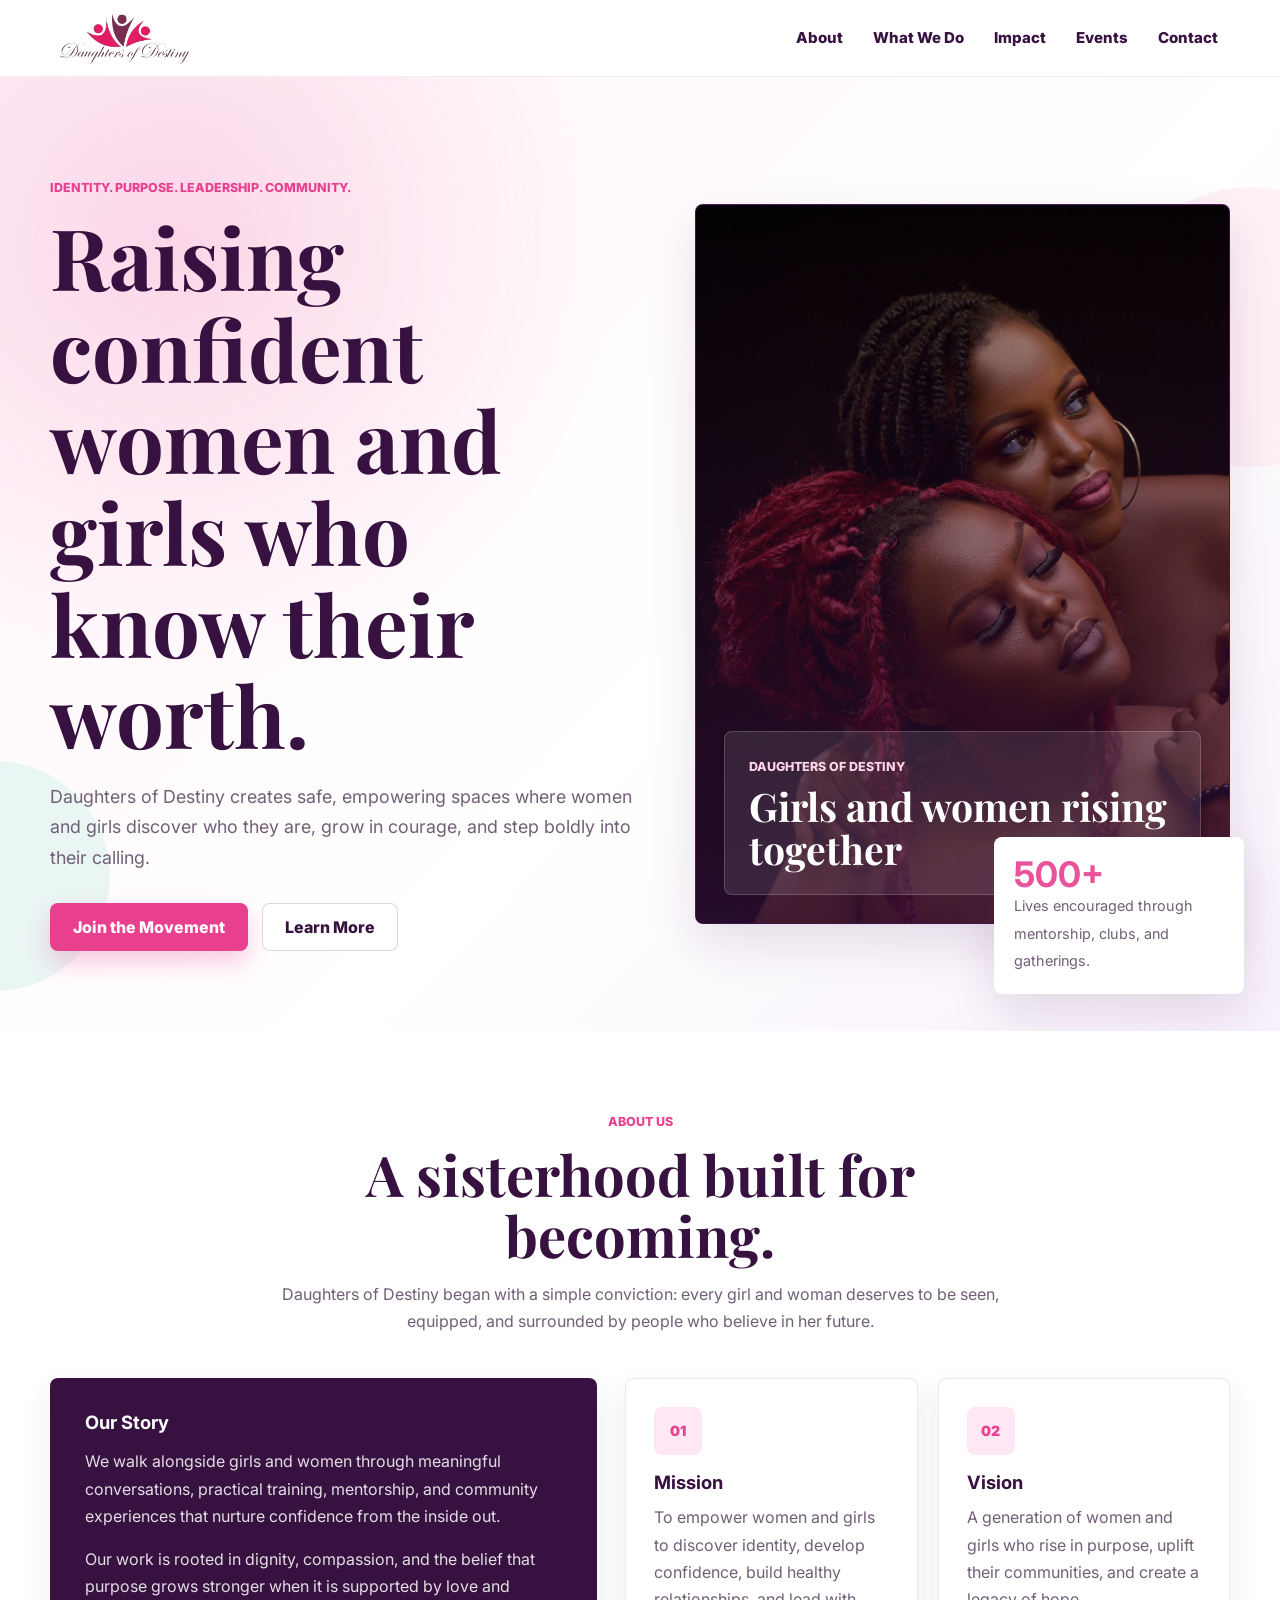
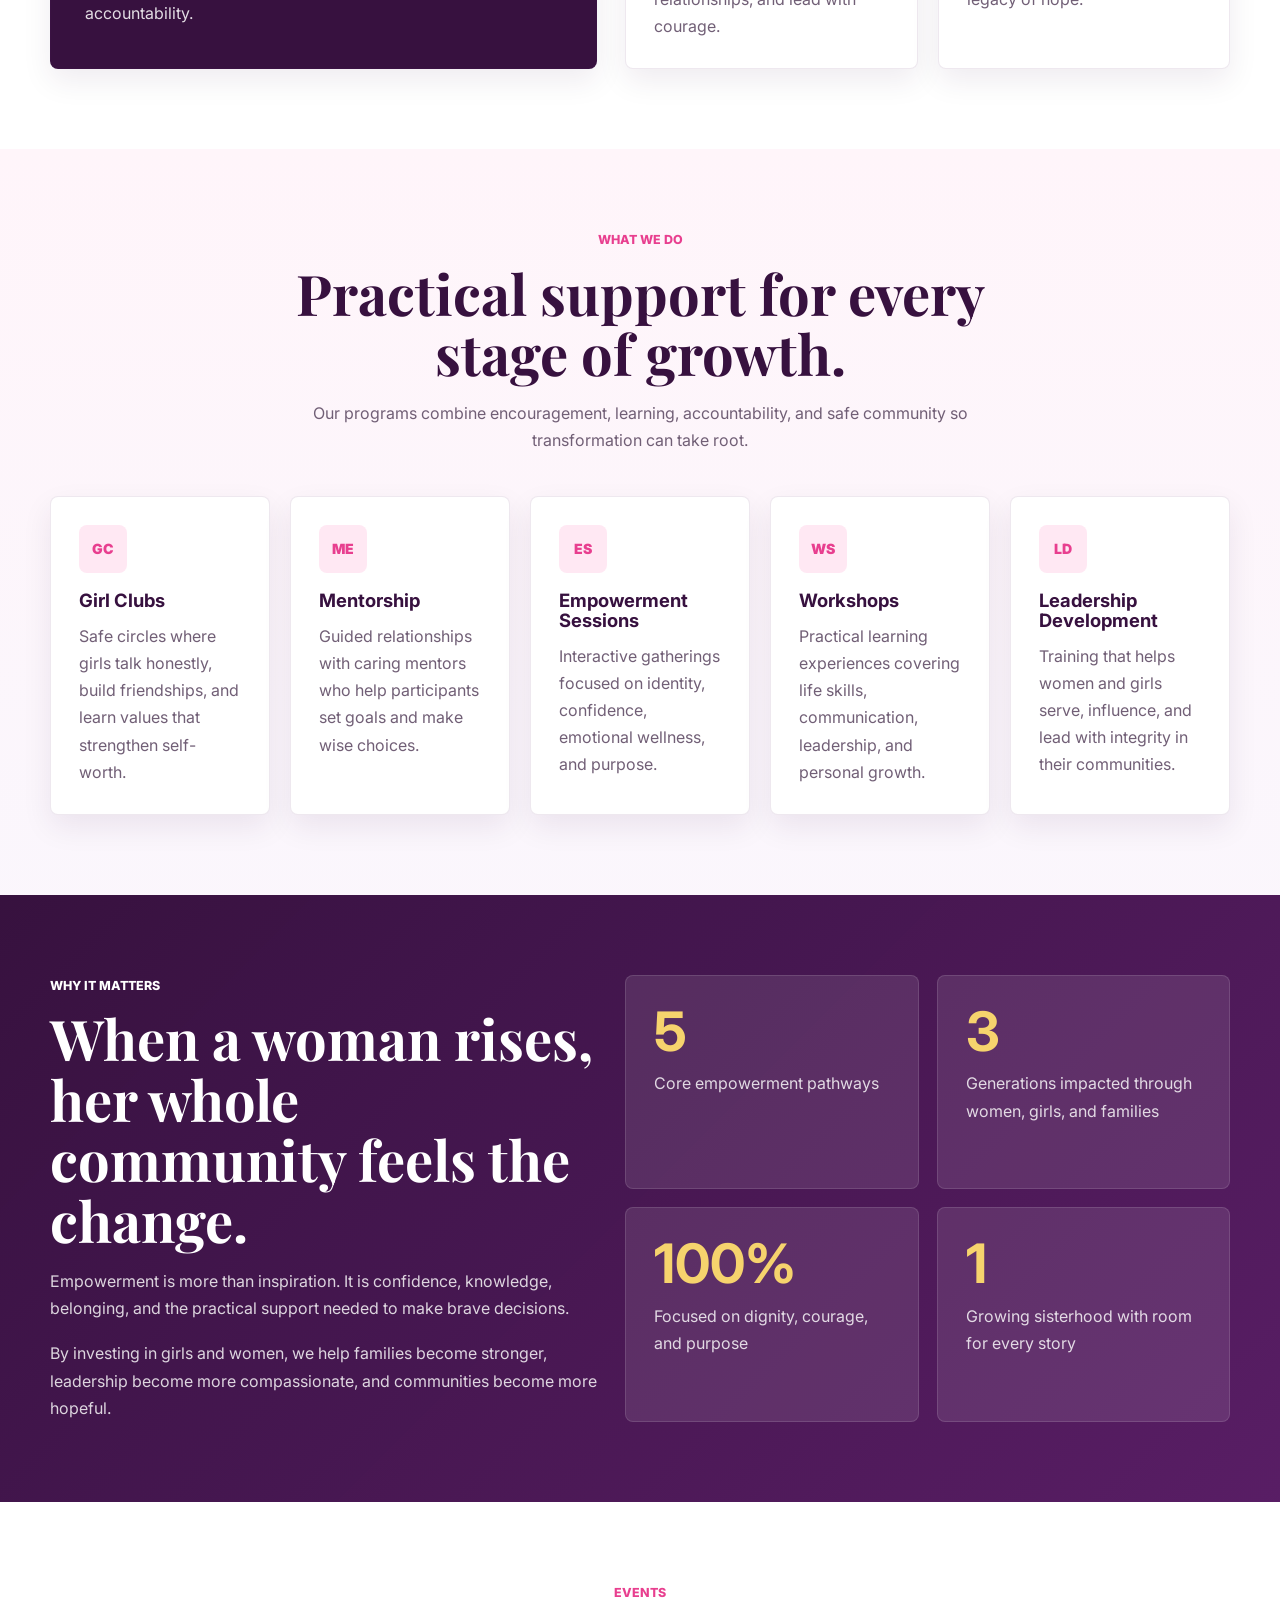
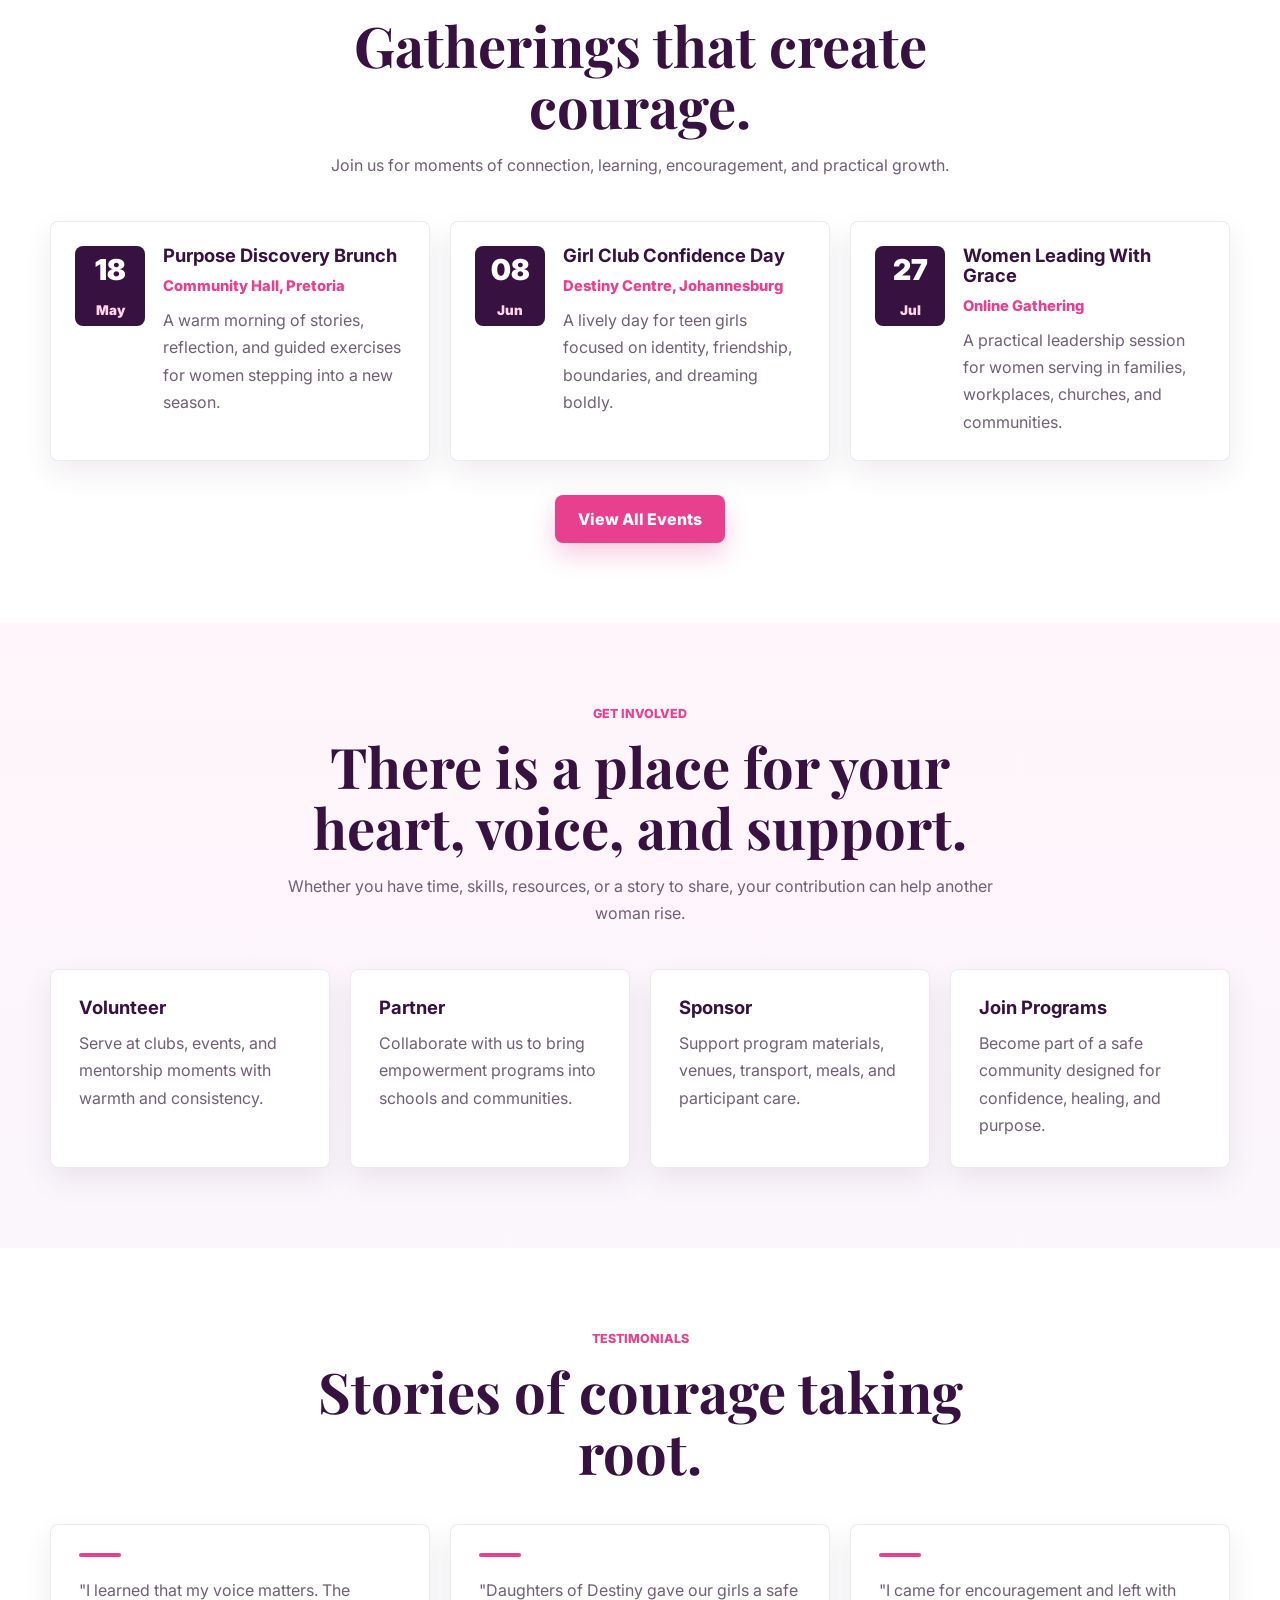
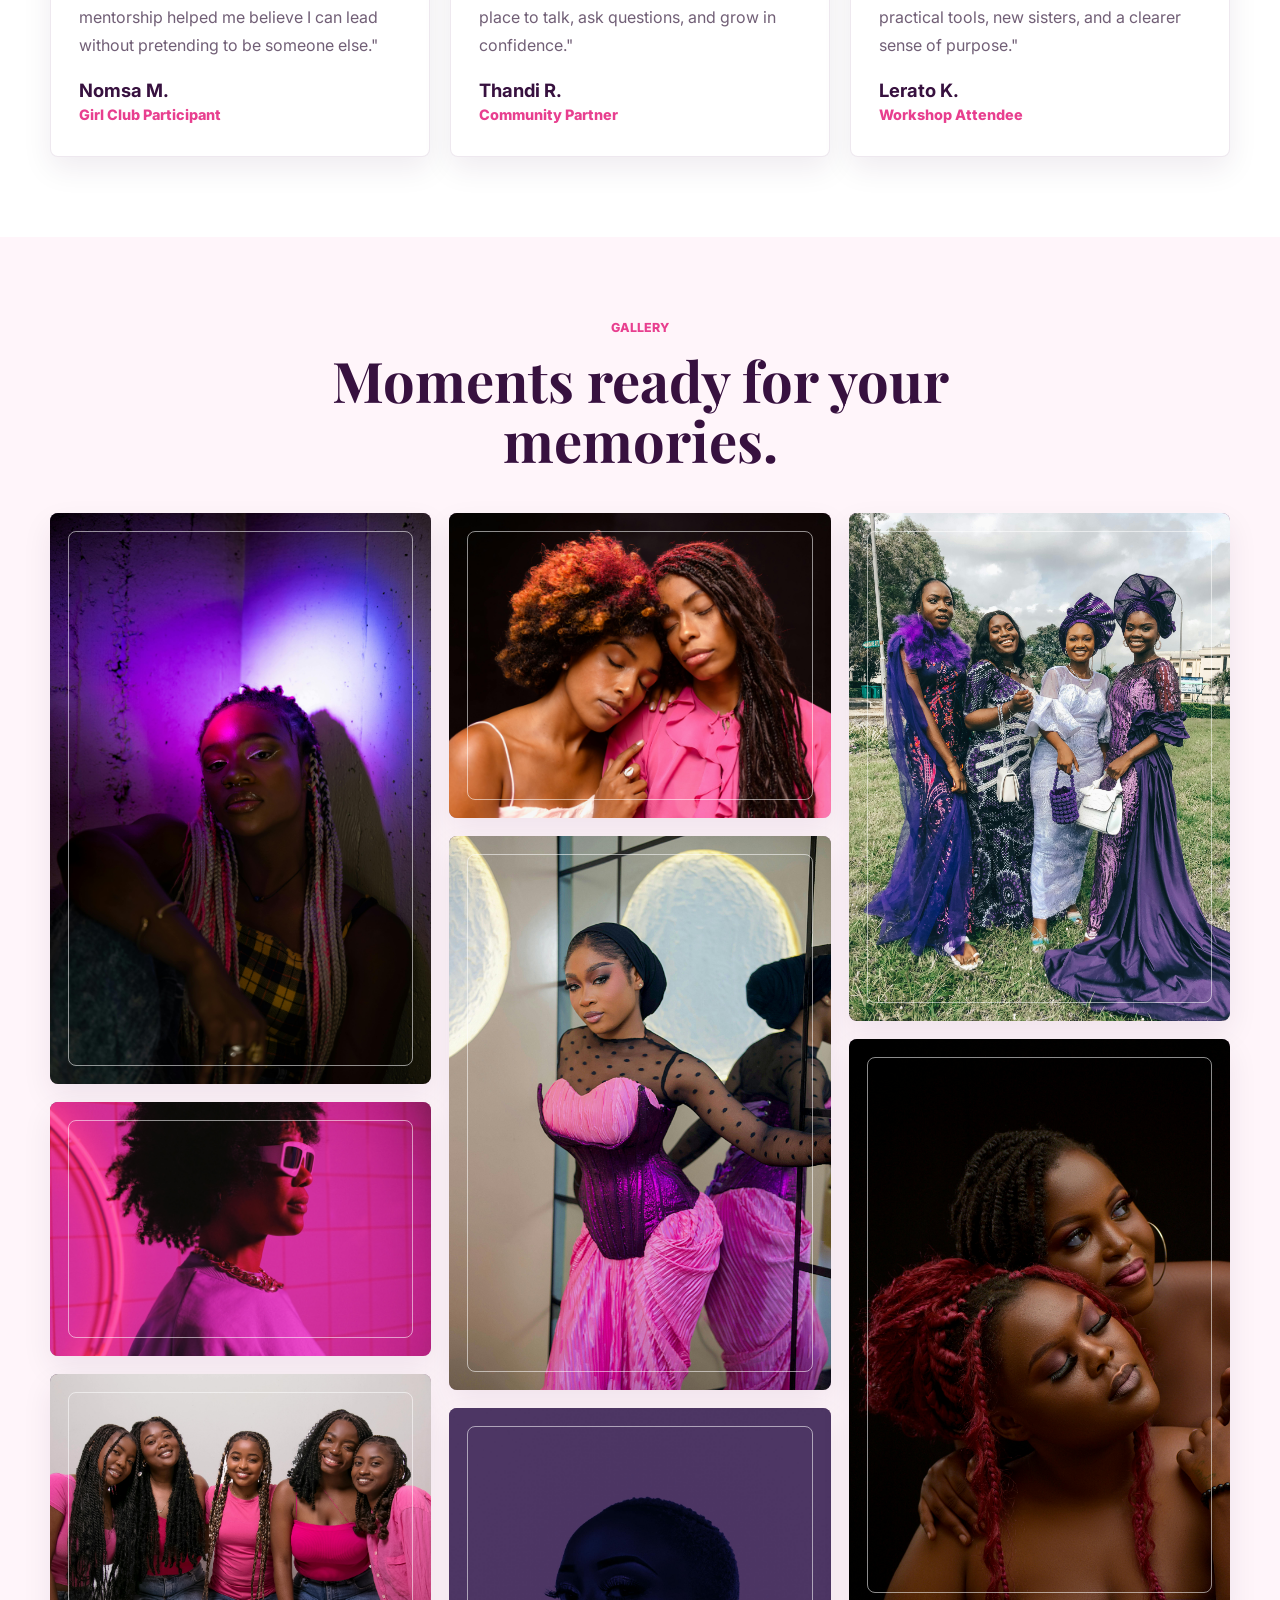
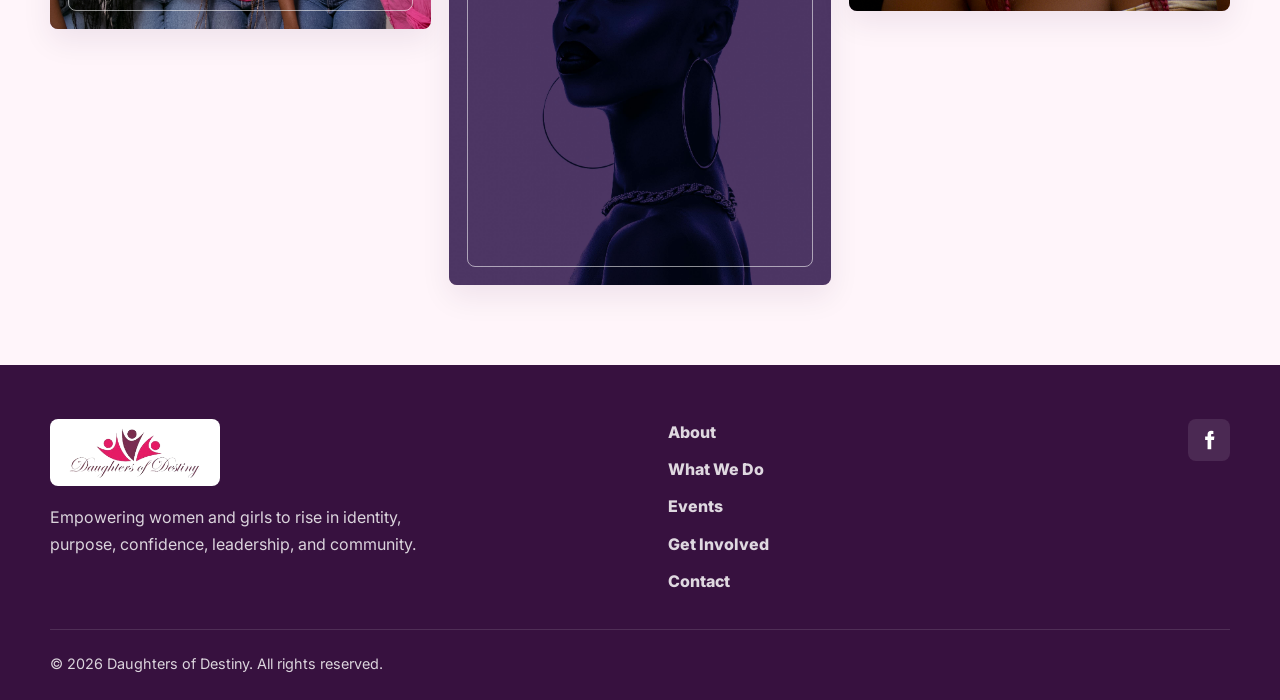
==== index.html @ 403d8a96 "Add files via upload" ====
<!DOCTYPE html>
<html lang="en">
<head>
  <meta charset="UTF-8">
  <meta name="viewport" content="width=device-width, initial-scale=1.0">
  <title>Daughters of Destiny | Women Empowerment Organisation</title>
  <meta name="description" content="Daughters of Destiny empowers girls and women to discover identity, purpose, confidence, leadership, and community.">
  <link rel="icon" type="image/png" href="images/FAVICON.png">
  <link rel="preconnect" href="https://fonts.googleapis.com">
  <link rel="preconnect" href="https://fonts.gstatic.com" crossorigin>
  <link href="https://fonts.googleapis.com/css2?family=Inter:wght@400;500;600;700;800&family=Playfair+Display:wght@600;700&display=swap" rel="stylesheet">
  <link rel="stylesheet" href="style.css">
</head>
<body>
  <header class="site-header" id="top">
    <nav class="nav container" aria-label="Main navigation">
      <a class="brand" href="#top" aria-label="Daughters of Destiny home">
        <span class="brand-logo">
          <img src="images/LOGO.png" alt="Daughters of Destiny logo">
        </span>
      </a>
      <button class="menu-toggle" type="button" aria-label="Open navigation menu" aria-expanded="false">
        <span></span><span></span><span></span>
      </button>
      <div class="nav-links" id="navLinks">
        <a href="#about">About</a>
        <a href="#programs">What We Do</a>
        <a href="#impact">Impact</a>
        <a href="events.html">Events</a>
        <a href="contact.html">Contact</a>
      </div>
    </nav>
  </header>

  <main>
    <section class="hero section-pad" aria-labelledby="hero-title">
      <div class="hero-bg hero-bg-one"></div>
      <div class="hero-bg hero-bg-two"></div>
      <div class="container hero-grid">
        <div class="hero-copy reveal">
          <p class="eyebrow">Identity. Purpose. Leadership. Community.</p>
          <h1 id="hero-title">Raising confident women and girls who know their worth.</h1>
          <p class="hero-text">Daughters of Destiny creates safe, empowering spaces where women and girls discover who they are, grow in courage, and step boldly into their calling.</p>
          <div class="hero-actions">
            <a class="btn btn-primary" href="#get-involved">Join the Movement</a>
            <a class="btn btn-secondary" href="#about">Learn More</a>
          </div>
        </div>
        <div class="hero-visual reveal" aria-label="Future image area for Daughters of Destiny photography">
          <div class="image-placeholder">
            <img class="hero-photo" src="images/HERP BG.jpg" alt="Daughters of Destiny women empowerment gathering">
            <div class="visual-note">
              <span>Daughters of Destiny</span>
              <strong>Girls and women rising together</strong>
            </div>
          </div>
          <div class="floating-card">
            <strong>500+</strong>
            <span>Lives encouraged through mentorship, clubs, and gatherings.</span>
          </div>
        </div>
      </div>
    </section>

    <section class="section-pad" id="about">
      <div class="container">
        <div class="section-heading reveal">
          <p class="eyebrow">About Us</p>
          <h2>A sisterhood built for becoming.</h2>
          <p>Daughters of Destiny began with a simple conviction: every girl and woman deserves to be seen, equipped, and surrounded by people who believe in her future.</p>
        </div>
        <div class="about-grid">
          <article class="story-panel reveal">
            <h3>Our Story</h3>
            <p>We walk alongside girls and women through meaningful conversations, practical training, mentorship, and community experiences that nurture confidence from the inside out.</p>
            <p>Our work is rooted in dignity, compassion, and the belief that purpose grows stronger when it is supported by love and accountability.</p>
          </article>
          <div class="mission-grid">
            <article class="info-card reveal">
              <span class="card-icon">01</span>
              <h3>Mission</h3>
              <p>To empower women and girls to discover identity, develop confidence, build healthy relationships, and lead with courage.</p>
            </article>
            <article class="info-card reveal">
              <span class="card-icon">02</span>
              <h3>Vision</h3>
              <p>A generation of women and girls who rise in purpose, uplift their communities, and create a legacy of hope.</p>
            </article>
          </div>
        </div>
      </div>
    </section>

    <section class="section-pad soft-section" id="programs">
      <div class="container">
        <div class="section-heading reveal">
          <p class="eyebrow">What We Do</p>
          <h2>Practical support for every stage of growth.</h2>
          <p>Our programs combine encouragement, learning, accountability, and safe community so transformation can take root.</p>
        </div>
        <div class="cards-grid five-grid">
          <article class="service-card reveal"><span class="icon-badge">GC</span><h3>Girl Clubs</h3><p>Safe circles where girls talk honestly, build friendships, and learn values that strengthen self-worth.</p></article>
          <article class="service-card reveal"><span class="icon-badge">ME</span><h3>Mentorship</h3><p>Guided relationships with caring mentors who help participants set goals and make wise choices.</p></article>
          <article class="service-card reveal"><span class="icon-badge">ES</span><h3>Empowerment Sessions</h3><p>Interactive gatherings focused on identity, confidence, emotional wellness, and purpose.</p></article>
          <article class="service-card reveal"><span class="icon-badge">WS</span><h3>Workshops</h3><p>Practical learning experiences covering life skills, communication, leadership, and personal growth.</p></article>
          <article class="service-card reveal"><span class="icon-badge">LD</span><h3>Leadership Development</h3><p>Training that helps women and girls serve, influence, and lead with integrity in their communities.</p></article>
        </div>
      </div>
    </section>

    <section class="section-pad impact-section" id="impact">
      <div class="container impact-grid">
        <div class="impact-copy reveal">
          <p class="eyebrow">Why It Matters</p>
          <h2>When a woman rises, her whole community feels the change.</h2>
          <p>Empowerment is more than inspiration. It is confidence, knowledge, belonging, and the practical support needed to make brave decisions.</p>
          <p>By investing in girls and women, we help families become stronger, leadership become more compassionate, and communities become more hopeful.</p>
        </div>
        <div class="stats-grid">
          <article class="stat-card reveal"><strong>5</strong><span>Core empowerment pathways</span></article>
          <article class="stat-card reveal"><strong>3</strong><span>Generations impacted through women, girls, and families</span></article>
          <article class="stat-card reveal"><strong>100%</strong><span>Focused on dignity, courage, and purpose</span></article>
          <article class="stat-card reveal"><strong>1</strong><span>Growing sisterhood with room for every story</span></article>
        </div>
      </div>
    </section>

    <section class="section-pad" id="events">
      <div class="container">
        <div class="section-heading reveal">
          <p class="eyebrow">Events</p>
          <h2>Gatherings that create courage.</h2>
          <p>Join us for moments of connection, learning, encouragement, and practical growth.</p>
        </div>
        <div class="cards-grid three-grid">
          <article class="event-card reveal"><div class="event-date"><span>18</span><small>May</small></div><div><h3>Purpose Discovery Brunch</h3><p class="event-meta">Community Hall, Pretoria</p><p>A warm morning of stories, reflection, and guided exercises for women stepping into a new season.</p></div></article>
          <article class="event-card reveal"><div class="event-date"><span>08</span><small>Jun</small></div><div><h3>Girl Club Confidence Day</h3><p class="event-meta">Destiny Centre, Johannesburg</p><p>A lively day for teen girls focused on identity, friendship, boundaries, and dreaming boldly.</p></div></article>
          <article class="event-card reveal"><div class="event-date"><span>27</span><small>Jul</small></div><div><h3>Women Leading With Grace</h3><p class="event-meta">Online Gathering</p><p>A practical leadership session for women serving in families, workplaces, churches, and communities.</p></div></article>
        </div>
        <div class="center-action reveal"><a class="btn btn-primary" href="events.html">View All Events</a></div>
      </div>
    </section>

    <section class="section-pad soft-section" id="get-involved">
      <div class="container">
        <div class="section-heading reveal">
          <p class="eyebrow">Get Involved</p>
          <h2>There is a place for your heart, voice, and support.</h2>
          <p>Whether you have time, skills, resources, or a story to share, your contribution can help another woman rise.</p>
        </div>
        <div class="cards-grid four-grid">
          <article class="involved-card reveal"><h3>Volunteer</h3><p>Serve at clubs, events, and mentorship moments with warmth and consistency.</p></article>
          <article class="involved-card reveal"><h3>Partner</h3><p>Collaborate with us to bring empowerment programs into schools and communities.</p></article>
          <article class="involved-card reveal"><h3>Sponsor</h3><p>Support program materials, venues, transport, meals, and participant care.</p></article>
          <article class="involved-card reveal"><h3>Join Programs</h3><p>Become part of a safe community designed for confidence, healing, and purpose.</p></article>
        </div>
      </div>
    </section>

    <section class="section-pad testimonials" id="testimonials">
      <div class="container">
        <div class="section-heading reveal"><p class="eyebrow">Testimonials</p><h2>Stories of courage taking root.</h2></div>
        <div class="cards-grid three-grid">
          <article class="testimonial-card reveal"><p>"I learned that my voice matters. The mentorship helped me believe I can lead without pretending to be someone else."</p><h3>Nomsa M.</h3><span>Girl Club Participant</span></article>
          <article class="testimonial-card reveal"><p>"Daughters of Destiny gave our girls a safe place to talk, ask questions, and grow in confidence."</p><h3>Thandi R.</h3><span>Community Partner</span></article>
          <article class="testimonial-card reveal"><p>"I came for encouragement and left with practical tools, new sisters, and a clearer sense of purpose."</p><h3>Lerato K.</h3><span>Workshop Attendee</span></article>
        </div>
      </div>
    </section>

    <section class="section-pad gallery-section" id="gallery">
      <div class="container">
        <div class="section-heading reveal">
          <p class="eyebrow">Gallery</p>
          <h2>Moments ready for your memories.</h2>
        </div>
        <div class="gallery-grid reveal">
          <div class="gallery-item gallery-photo">
            <img src="images/P1.jpg" alt="Daughters of Destiny gallery photo 1">
          </div>
          <div class="gallery-item gallery-photo">
            <img src="images/P2.jpg" alt="Daughters of Destiny gallery photo 2">
          </div>
          <div class="gallery-item gallery-photo">
            <img src="images/P3.jpg" alt="Daughters of Destiny gallery photo 3">
          </div>
          <div class="gallery-item gallery-photo">
            <img src="images/P4.jpg" alt="Daughters of Destiny gallery photo 4">
          </div>
          <div class="gallery-item gallery-photo">
            <img src="images/P6.jpg" alt="Daughters of Destiny gallery photo 5">
          </div>
          <div class="gallery-item gallery-photo">
            <img src="images/P7.jpg" alt="Daughters of Destiny gallery photo 6">
          </div>
          <div class="gallery-item gallery-photo">
            <img src="images/P8.jpg" alt="Daughters of Destiny gallery photo 7">
          </div>
          <div class="gallery-item gallery-photo">
            <img src="images/HERP BG.jpg" alt="Daughters of Destiny gallery photo 8">
          </div>
        </div>
      </div>
    </section>

  </main>

  <footer class="site-footer">
    <div class="container footer-grid">
      <div>
        <a class="brand footer-brand" href="#top" aria-label="Daughters of Destiny home">
          <span class="brand-logo">
            <img src="images/LOGO.png" alt="Daughters of Destiny logo">
          </span>
        </a>
        <p>Empowering women and girls to rise in identity, purpose, confidence, leadership, and community.</p>
      </div>
      <div class="footer-links">
        <a href="#about">About</a>
        <a href="#programs">What We Do</a>
        <a href="events.html">Events</a>
        <a href="#get-involved">Get Involved</a>
        <a href="contact.html">Contact</a>
      </div>
      <div class="footer-social">
        <a href="https://www.facebook.com/share/18Ljw2z2Tz/?mibextid=wwXIfr" target="_blank" rel="noopener noreferrer" aria-label="Facebook">
          <svg viewBox="0 0 24 24" aria-hidden="true" focusable="false">
            <path d="M14.25 8.25V6.7c0-.74.18-1.2 1.18-1.2h1.34V2.2A18.3 18.3 0 0 0 14.4 2c-2.35 0-3.96 1.43-3.96 4.06v2.19H7.78v3.68h2.66V22h4.02V11.93h2.98l.45-3.68h-3.64Z"></path>
          </svg>
        </a>
      </div>
    </div>
    <div class="container copyright">
      <p>&copy; <span id="year"></span> Daughters of Destiny. All rights reserved.</p>
    </div>
  </footer>

  <script src="script.js"></script>
</body>
</html>
---- style.css ----
:root {
  --pink: #e83f8f;
  --pink-soft: #ffe8f3;
  --pink-pale: #fff5fa;
  --purple: #37113f;
  --purple-2: #5a1e67;
  --ink: #25172b;
  --muted: #715f76;
  --white: #ffffff;
  --lavender: #f8f1fb;
  --mint: #d8f3ed;
  --gold: #f6d36d;
  --shadow: 0 20px 50px rgba(55, 17, 63, 0.12);
  --shadow-soft: 0 12px 30px rgba(55, 17, 63, 0.08);
  --radius: 8px;
  --max-width: 1180px;
}

* {
  box-sizing: border-box;
}

html {
  scroll-behavior: smooth;
}

body {
  margin: 0;
  color: var(--ink);
  background: var(--white);
  font-family: "Inter", Arial, sans-serif;
  line-height: 1.7;
}

body.menu-open {
  overflow: hidden;
}

a {
  color: inherit;
  text-decoration: none;
}

button,
input,
textarea {
  font: inherit;
}

.container {
  width: min(calc(100% - 32px), var(--max-width));
  margin: 0 auto;
}

.section-pad {
  padding: 80px 0;
}

.eyebrow {
  margin: 0 0 12px;
  color: var(--pink);
  font-size: 0.78rem;
  font-weight: 800;
  letter-spacing: 0;
  text-transform: uppercase;
}

h1,
h2,
h3 {
  margin: 0;
  color: var(--purple);
  line-height: 1.08;
}

h1,
h2 {
  font-family: "Playfair Display", Georgia, serif;
}

h1 {
  font-size: clamp(2.7rem, 8vw, 5.3rem);
  max-width: 830px;
}

h2 {
  font-size: clamp(2rem, 5vw, 3.5rem);
}

h3 {
  font-size: 1.15rem;
}

p {
  margin: 0;
}

.section-heading {
  max-width: 730px;
  margin: 0 auto 42px;
  text-align: center;
}

.section-heading p:not(.eyebrow) {
  margin-top: 16px;
  color: var(--muted);
}

.btn {
  display: inline-flex;
  align-items: center;
  justify-content: center;
  min-height: 48px;
  padding: 13px 22px;
  border: 1px solid transparent;
  border-radius: var(--radius);
  cursor: pointer;
  font-weight: 800;
  line-height: 1;
  transition: transform 180ms ease, box-shadow 180ms ease, background 180ms ease, color 180ms ease, border-color 180ms ease;
}

.btn:hover,
.btn:focus-visible {
  transform: translateY(-2px);
}

.btn-primary {
  color: var(--white);
  background: var(--pink);
  box-shadow: 0 12px 24px rgba(232, 63, 143, 0.26);
}

.btn-primary:hover,
.btn-primary:focus-visible {
  background: #cf2f7b;
  box-shadow: 0 16px 30px rgba(232, 63, 143, 0.32);
}

.btn-secondary {
  color: var(--purple);
  background: var(--white);
  border-color: rgba(90, 30, 103, 0.18);
}

.btn-secondary:hover,
.btn-secondary:focus-visible {
  border-color: var(--pink);
  color: var(--pink);
}

/* Header */
.site-header {
  position: sticky;
  top: 0;
  z-index: 50;
  background: rgba(255, 255, 255, 0.9);
  border-bottom: 1px solid rgba(90, 30, 103, 0.08);
  backdrop-filter: blur(16px);
}

.nav {
  display: flex;
  align-items: center;
  justify-content: space-between;
  min-height: 76px;
}

.brand {
  display: inline-flex;
  align-items: center;
  gap: 12px;
  color: var(--purple);
}

.brand-logo {
  display: inline-flex;
  align-items: center;
  width: 150px;
  height: auto;
}

.brand-logo img {
  width: 100%;
  height: auto;
  object-fit: contain;
}

.brand strong,
.brand small {
  display: block;
  line-height: 1.1;
}

.brand small {
  color: var(--pink);
  font-weight: 800;
}

.nav-links {
  display: flex;
  align-items: center;
  gap: 6px;
}

.nav-links a {
  padding: 10px 12px;
  border-radius: var(--radius);
  color: var(--purple);
  font-size: 0.94rem;
  font-weight: 800;
  transition: background 180ms ease, color 180ms ease;
}

.nav-links a:hover,
.nav-links a.active {
  color: var(--pink);
  background: var(--pink-soft);
}

.menu-toggle {
  display: none;
  width: 44px;
  height: 44px;
  padding: 0;
  border: 0;
  border-radius: var(--radius);
  background: var(--pink-soft);
  cursor: pointer;
}

.menu-toggle span {
  display: block;
  width: 20px;
  height: 2px;
  margin: 5px auto;
  background: var(--purple);
  transition: transform 180ms ease, opacity 180ms ease;
}

.menu-toggle.is-open span:nth-child(1) {
  transform: translateY(7px) rotate(45deg);
}

.menu-toggle.is-open span:nth-child(2) {
  opacity: 0;
}

.menu-toggle.is-open span:nth-child(3) {
  transform: translateY(-7px) rotate(-45deg);
}

/* Hero */
.hero {
  position: relative;
  overflow: hidden;
  padding-top: 100px;
  background:
    radial-gradient(circle at 14% 18%, rgba(232, 63, 143, 0.18), transparent 32%),
    linear-gradient(135deg, var(--pink-pale) 0%, var(--white) 58%, var(--lavender) 100%);
}

.hero-bg {
  position: absolute;
  border-radius: 999px;
  opacity: 0.62;
  pointer-events: none;
}

.hero-bg-one {
  right: -110px;
  top: 110px;
  width: 280px;
  height: 280px;
  background: var(--pink-soft);
}

.hero-bg-two {
  left: -120px;
  bottom: 40px;
  width: 230px;
  height: 230px;
  background: rgba(216, 243, 237, 0.9);
}

.hero-grid {
  position: relative;
  display: grid;
  grid-template-columns: 1.05fr 0.95fr;
  gap: 54px;
  align-items: center;
}

.hero-text {
  max-width: 640px;
  margin: 22px 0 30px;
  color: var(--muted);
  font-size: 1.12rem;
}

.hero-actions {
  display: flex;
  flex-wrap: wrap;
  gap: 14px;
}

.hero-visual {
  position: relative;
  min-height: 560px;
}

.image-placeholder {
  position: relative;
  min-height: 720px;
  overflow: hidden;
  border: 1px solid rgba(90, 30, 103, 0.1);
  border-radius: var(--radius);
  background: linear-gradient(160deg, rgba(55, 17, 63, 0.92), rgba(90, 30, 103, 0.78)), var(--purple);
  box-shadow: var(--shadow);
}

.hero-photo {
  position: absolute;
  inset: 0;
  width: 100%;
  height: 100%;
  object-fit: cover;
}

.image-placeholder::after {
  content: "";
  position: absolute;
  inset: 0;
  background: linear-gradient(180deg, rgba(55, 17, 63, 0.06), rgba(55, 17, 63, 0.68));
}

.placeholder-window {
  position: absolute;
  inset: 28px 28px 132px;
  overflow: hidden;
  border-radius: var(--radius);
  background: linear-gradient(160deg, #ffe0ef 0%, #d8f3ed 58%, #f6d36d 100%);
}

.sun {
  position: absolute;
  right: 52px;
  top: 46px;
  width: 78px;
  height: 78px;
  border-radius: 50%;
  background: var(--gold);
  box-shadow: 0 0 0 18px rgba(246, 211, 109, 0.2);
}

.mountain {
  position: absolute;
  bottom: -28px;
  width: 70%;
  height: 52%;
  background: rgba(55, 17, 63, 0.9);
  clip-path: polygon(0 100%, 52% 0, 100% 100%);
}

.mountain-one {
  left: -12%;
}

.mountain-two {
  right: -18%;
  background: rgba(232, 63, 143, 0.8);
}

.visual-note {
  position: absolute;
  z-index: 1;
  right: 28px;
  bottom: 28px;
  left: 28px;
  padding: 24px;
  border-radius: var(--radius);
  color: var(--white);
  background: rgba(255, 255, 255, 0.1);
  border: 1px solid rgba(255, 255, 255, 0.18);
}

.visual-note span {
  display: block;
  color: #ffd4e9;
  font-size: 0.78rem;
  font-weight: 800;
  text-transform: uppercase;
}

.visual-note strong {
  display: block;
  margin-top: 8px;
  font-family: "Playfair Display", Georgia, serif;
  font-size: clamp(1.55rem, 4vw, 2.45rem);
  line-height: 1.08;
}

.floating-card {
  position: absolute;
  right: -14px;
  bottom: -70px;
  width: min(250px, 70%);
  padding: 20px;
  border-radius: var(--radius);
  background: var(--white);
  box-shadow: var(--shadow);
}

.floating-card strong {
  display: block;
  color: var(--pink);
  font-size: 2.2rem;
  line-height: 1;
}

.floating-card span {
  color: var(--muted);
  font-size: 0.9rem;
}

/* Cards and Sections */
.about-grid,
.contact-grid,
.impact-grid {
  display: grid;
  grid-template-columns: 0.95fr 1.05fr;
  gap: 28px;
  align-items: stretch;
}

.story-panel,
.info-card,
.service-card,
.event-card,
.involved-card,
.testimonial-card,
.stat-card,
.contact-form {
  border: 1px solid rgba(90, 30, 103, 0.1);
  border-radius: var(--radius);
  background: var(--white);
  box-shadow: var(--shadow-soft);
}

.story-panel {
  padding: 34px;
  background: var(--purple);
}

.story-panel h3,
.story-panel p {
  color: var(--white);
}

.story-panel p {
  margin-top: 16px;
  opacity: 0.86;
}

.mission-grid {
  display: grid;
  grid-template-columns: 1fr 1fr;
  gap: 20px;
}

.info-card,
.service-card,
.involved-card,
.testimonial-card {
  padding: 28px;
}

.info-card p,
.service-card p,
.involved-card p,
.testimonial-card p {
  margin-top: 12px;
  color: var(--muted);
}

.card-icon,
.icon-badge {
  display: inline-grid;
  width: 48px;
  height: 48px;
  margin-bottom: 18px;
  place-items: center;
  border-radius: var(--radius);
  color: var(--pink);
  background: var(--pink-soft);
  font-size: 0.88rem;
  font-weight: 900;
}

.soft-section {
  background: linear-gradient(180deg, var(--pink-pale), rgba(248, 241, 251, 0.62));
}

.cards-grid {
  display: grid;
  gap: 20px;
}

.five-grid {
  grid-template-columns: repeat(5, 1fr);
}

.four-grid {
  grid-template-columns: repeat(4, 1fr);
}

.three-grid {
  grid-template-columns: repeat(3, 1fr);
}

.service-card,
.involved-card,
.event-card,
.testimonial-card,
.info-card {
  transition: transform 180ms ease, box-shadow 180ms ease, border-color 180ms ease;
}

.service-card:hover,
.involved-card:hover,
.event-card:hover,
.testimonial-card:hover,
.info-card:hover {
  border-color: rgba(232, 63, 143, 0.3);
  box-shadow: var(--shadow);
  transform: translateY(-5px);
}

/* Impact */
.impact-section {
  color: var(--white);
  background: linear-gradient(135deg, rgba(55, 17, 63, 0.96), rgba(90, 30, 103, 0.95)), var(--purple);
}

.impact-section h2,
.impact-section .eyebrow {
  color: var(--white);
}

.impact-copy p:not(.eyebrow) {
  margin-top: 18px;
  color: rgba(255, 255, 255, 0.82);
}

.stats-grid {
  display: grid;
  grid-template-columns: 1fr 1fr;
  gap: 18px;
}

.stat-card {
  padding: 28px;
  background: rgba(255, 255, 255, 0.1);
  border-color: rgba(255, 255, 255, 0.12);
  box-shadow: none;
}

.stat-card strong {
  display: block;
  color: var(--gold);
  font-size: clamp(2rem, 6vw, 3.4rem);
  line-height: 1;
}

.stat-card span {
  display: block;
  margin-top: 12px;
  color: rgba(255, 255, 255, 0.82);
}

/* Events */
.event-card {
  display: flex;
  gap: 18px;
  padding: 24px;
}

.event-date {
  flex: 0 0 70px;
  display: grid;
  height: 80px;
  place-items: center;
  border-radius: var(--radius);
  color: var(--white);
  background: var(--purple);
}

.event-date span,
.event-date small {
  display: block;
  line-height: 1;
}

.event-date span {
  font-size: 1.8rem;
  font-weight: 900;
}

.event-date small {
  color: #ffd4e9;
  font-weight: 900;
}

.event-meta {
  margin: 8px 0;
  color: var(--pink);
  font-size: 0.92rem;
  font-weight: 800;
}

.event-card p:last-child {
  color: var(--muted);
}

.center-action {
  margin-top: 34px;
  text-align: center;
}

/* Events Page */
.events-hero {
  position: relative;
  overflow: hidden;
  background:
    radial-gradient(circle at 84% 12%, rgba(232, 63, 143, 0.2), transparent 30%),
    linear-gradient(135deg, var(--pink-pale), var(--white) 54%, var(--lavender));
}

.events-hero-grid {
  display: grid;
  grid-template-columns: 1fr 0.72fr;
  gap: 40px;
  align-items: center;
}

.poster-feature {
  min-height: 420px;
  display: flex;
  flex-direction: column;
  justify-content: flex-end;
  padding: 34px;
  border-radius: var(--radius);
  color: var(--white);
  background:
    linear-gradient(150deg, rgba(55, 17, 63, 0.25), rgba(232, 63, 143, 0.18)),
    linear-gradient(160deg, var(--purple), var(--purple-2) 58%, var(--pink));
  box-shadow: var(--shadow);
}

.poster-feature h2 {
  color: var(--white);
}

.poster-feature p {
  margin-top: 12px;
  color: rgba(255, 255, 255, 0.84);
  font-weight: 800;
}

.poster-label,
.poster-month,
.poster-place {
  display: inline-flex;
  width: fit-content;
  border-radius: var(--radius);
  font-size: 0.8rem;
  font-weight: 900;
  text-transform: uppercase;
}

.poster-label {
  margin-bottom: 18px;
  padding: 8px 12px;
  color: var(--purple);
  background: var(--pink-soft);
}

.poster-section {
  background: var(--white);
}

.poster-grid {
  display: grid;
  grid-template-columns: repeat(4, 1fr);
  gap: 22px;
}

.event-poster {
  overflow: hidden;
  border: 1px solid rgba(90, 30, 103, 0.1);
  border-radius: var(--radius);
  background: var(--white);
  box-shadow: var(--shadow-soft);
  transition: transform 180ms ease, box-shadow 180ms ease, border-color 180ms ease;
}

.event-poster:hover {
  border-color: rgba(232, 63, 143, 0.3);
  box-shadow: var(--shadow);
  transform: translateY(-5px);
}

.poster-art {
  min-height: 420px;
  display: flex;
  flex-direction: column;
  justify-content: space-between;
  padding: 24px;
  color: var(--white);
  background:
    linear-gradient(160deg, rgba(55, 17, 63, 0.96), rgba(232, 63, 143, 0.68)),
    var(--purple);
}

.poster-art-alt {
  background:
    linear-gradient(160deg, rgba(232, 63, 143, 0.84), rgba(216, 243, 237, 0.52)),
    var(--pink);
}

.poster-art-deep {
  background:
    linear-gradient(160deg, rgba(55, 17, 63, 0.98), rgba(90, 30, 103, 0.72)),
    var(--purple);
}

.poster-art-soft {
  color: var(--purple);
  background:
    linear-gradient(160deg, rgba(255, 232, 243, 0.94), rgba(246, 211, 109, 0.42)),
    var(--pink-soft);
}

.poster-art h3 {
  color: inherit;
  font-family: "Playfair Display", Georgia, serif;
  font-size: clamp(1.8rem, 4vw, 2.7rem);
}

.poster-art p {
  color: currentColor;
  opacity: 0.84;
  font-weight: 700;
}

.poster-month {
  padding: 8px 10px;
  color: var(--purple);
  background: var(--white);
}

.poster-art-soft .poster-month {
  color: var(--white);
  background: var(--purple);
}

.poster-place {
  padding: 8px 10px;
  background: rgba(255, 255, 255, 0.16);
}

.poster-art-soft .poster-place {
  color: var(--white);
  background: var(--pink);
}

.poster-info {
  display: grid;
  gap: 5px;
  padding: 18px;
}

.poster-info strong {
  color: var(--purple);
}

.poster-info span {
  color: var(--muted);
  font-size: 0.92rem;
  font-weight: 800;
}

/* Testimonials */
.testimonial-card {
  position: relative;
}

.testimonial-card::before {
  content: "";
  display: block;
  width: 42px;
  height: 4px;
  margin-bottom: 20px;
  border-radius: 999px;
  background: var(--pink);
}

.testimonial-card h3 {
  margin-top: 22px;
}

.testimonial-card span {
  color: var(--pink);
  font-size: 0.9rem;
  font-weight: 800;
}

/* Gallery */
.gallery-section {
  background: var(--pink-pale);
}

.gallery-grid {
  column-count: 3;
  column-gap: 18px;
}

.gallery-item {
  display: grid;
  position: relative;
  overflow: hidden;
  break-inside: avoid;
  margin-bottom: 18px;
  place-items: end start;
  padding: 18px;
  border-radius: var(--radius);
  background: linear-gradient(135deg, rgba(55, 17, 63, 0.76), rgba(232, 63, 143, 0.36)), linear-gradient(145deg, var(--lavender), var(--mint));
  box-shadow: var(--shadow-soft);
}

.gallery-item::after {
  content: "";
  position: absolute;
  inset: 18px;
  border: 1px solid rgba(255, 255, 255, 0.42);
  border-radius: var(--radius);
}

.gallery-item span {
  position: relative;
  z-index: 1;
  color: var(--white);
  font-weight: 900;
}

.gallery-photo {
  padding: 0;
}

.gallery-photo img {
  width: 100%;
  height: auto;
  display: block;
}

.gallery-photo::after {
  border-color: rgba(255, 255, 255, 0.55);
}

/* Contact */
.contact-hero {
  background:
    radial-gradient(circle at 18% 22%, rgba(232, 63, 143, 0.18), transparent 30%),
    linear-gradient(135deg, var(--pink-pale), var(--white) 58%, var(--lavender));
}

.contact-hero .section-heading {
  margin-bottom: 0;
}

.contact-hero .section-heading p:not(.eyebrow) {
  max-width: 720px;
  margin-right: auto;
  margin-left: auto;
}

.contact-copy p:not(.eyebrow) {
  margin-top: 18px;
  color: var(--muted);
}

.contact-details {
  margin: 28px 0;
  padding: 22px;
  border-left: 4px solid var(--pink);
  border-radius: var(--radius);
  background: var(--pink-pale);
}

.contact-details p {
  margin: 6px 0;
}

.social-links,
.footer-social {
  display: flex;
  gap: 10px;
}

.social-links a,
.footer-social a {
  display: grid;
  width: 42px;
  height: 42px;
  place-items: center;
  border-radius: var(--radius);
  font-weight: 900;
}

.social-links svg,
.footer-social svg {
  width: 22px;
  height: 22px;
  fill: currentColor;
}

.social-links a {
  color: var(--purple);
  background: var(--lavender);
}

.social-links a:hover {
  color: var(--white);
  background: var(--pink);
}

.contact-form {
  padding: 28px;
}

.contact-form label {
  display: block;
  margin: 18px 0 8px;
  color: var(--purple);
  font-weight: 800;
}

.contact-form label:first-of-type {
  margin-top: 0;
}

.contact-form input,
.contact-form textarea {
  width: 100%;
  border: 1px solid rgba(90, 30, 103, 0.16);
  border-radius: var(--radius);
  padding: 14px 15px;
  color: var(--ink);
  background: var(--white);
  outline: none;
  transition: border-color 180ms ease, box-shadow 180ms ease;
}

.contact-form textarea {
  resize: vertical;
  min-height: 150px;
}

.contact-form input:focus,
.contact-form textarea:focus {
  border-color: var(--pink);
  box-shadow: 0 0 0 4px rgba(232, 63, 143, 0.12);
}

.contact-form .btn {
  width: 100%;
  margin-top: 22px;
}

.form-message {
  display: none;
  padding: 12px 14px;
  border-radius: var(--radius);
  font-weight: 800;
}

.form-message.show {
  display: block;
}

.form-message.error {
  color: #7b1640;
  background: #ffe1ee;
}

.form-message.success {
  color: #185d50;
  background: var(--mint);
}

/* Footer */
.site-footer {
  padding: 54px 0 24px;
  color: rgba(255, 255, 255, 0.82);
  background: var(--purple);
}

.footer-grid {
  display: grid;
  grid-template-columns: 1.2fr 1fr auto;
  gap: 34px;
  align-items: start;
}

.footer-brand {
  color: var(--white);
}

.footer-brand .brand-logo {
  width: 170px;
  padding: 8px 10px;
  border-radius: var(--radius);
  background: var(--white);
}

.site-footer p {
  max-width: 420px;
  margin-top: 18px;
}

.footer-links {
  display: grid;
  gap: 10px;
}

.footer-links a {
  color: rgba(255, 255, 255, 0.84);
  font-weight: 800;
}

.footer-links a:hover {
  color: #ffd4e9;
}

.footer-social a {
  color: var(--white);
  background: rgba(255, 255, 255, 0.1);
}

.footer-social a:hover {
  background: var(--pink);
}

.copyright {
  margin-top: 34px;
  padding-top: 22px;
  border-top: 1px solid rgba(255, 255, 255, 0.12);
}

.copyright p {
  max-width: none;
  margin: 0;
  font-size: 0.9rem;
}

/* Reveal Animations */
.reveal {
  opacity: 0;
  transform: translateY(24px);
  transition: opacity 620ms ease, transform 620ms ease;
}

.reveal.is-visible {
  opacity: 1;
  transform: translateY(0);
}

/* Responsive */
@media (max-width: 1040px) {
  .five-grid,
  .four-grid {
    grid-template-columns: repeat(2, 1fr);
  }

  .three-grid,
  .hero-grid,
  .about-grid,
  .contact-grid,
  .impact-grid,
  .events-hero-grid {
    grid-template-columns: 1fr;
  }

  .poster-grid {
    grid-template-columns: repeat(2, 1fr);
  }

  .hero-visual {
    min-height: auto;
  }

  .image-placeholder {
    min-height: 470px;
  }
}

@media (max-width: 780px) {
  .section-pad {
    padding: 62px 0;
  }

  .menu-toggle {
    display: block;
  }

  .nav-links {
    position: fixed;
    top: 76px;
    right: 16px;
    left: 16px;
    display: grid;
    gap: 6px;
    padding: 16px;
    border: 1px solid rgba(90, 30, 103, 0.1);
    border-radius: var(--radius);
    background: var(--white);
    box-shadow: var(--shadow);
    opacity: 0;
    visibility: hidden;
    transform: translateY(-10px);
    transition: opacity 180ms ease, transform 180ms ease, visibility 180ms ease;
  }

  .nav-links.is-open {
    opacity: 1;
    visibility: visible;
    transform: translateY(0);
  }

  .nav-links a {
    padding: 13px 14px;
  }

  .hero {
    padding-top: 74px;
  }

  .hero-grid {
    gap: 36px;
  }

  .hero-actions .btn {
    width: 100%;
  }

  .mission-grid,
  .stats-grid,
  .five-grid,
  .four-grid {
    grid-template-columns: 1fr;
  }

  .gallery-grid {
    column-count: 2;
  }

  .footer-grid {
    grid-template-columns: 1fr;
  }
}

@media (max-width: 520px) {
  .container {
    width: min(calc(100% - 24px), var(--max-width));
  }

  .brand strong {
    font-size: 0.95rem;
  }

  .brand small {
    font-size: 0.78rem;
  }

  .brand-logo {
    width: 126px;
    height: auto;
  }

  .image-placeholder {
    min-height: 390px;
  }

  .placeholder-window {
    inset: 18px 18px 126px;
  }

  .visual-note {
    right: 18px;
    bottom: 18px;
    left: 18px;
    padding: 18px;
  }

  .floating-card {
    position: relative;
    right: auto;
    bottom: auto;
    width: 100%;
    margin-top: 14px;
  }

  .event-card {
    flex-direction: column;
  }

  .event-date {
    width: 70px;
  }

  .gallery-grid {
    column-count: 1;
  }

  .poster-grid {
    grid-template-columns: 1fr;
  }

  .poster-art,
  .poster-feature {
    min-height: 360px;
  }
}
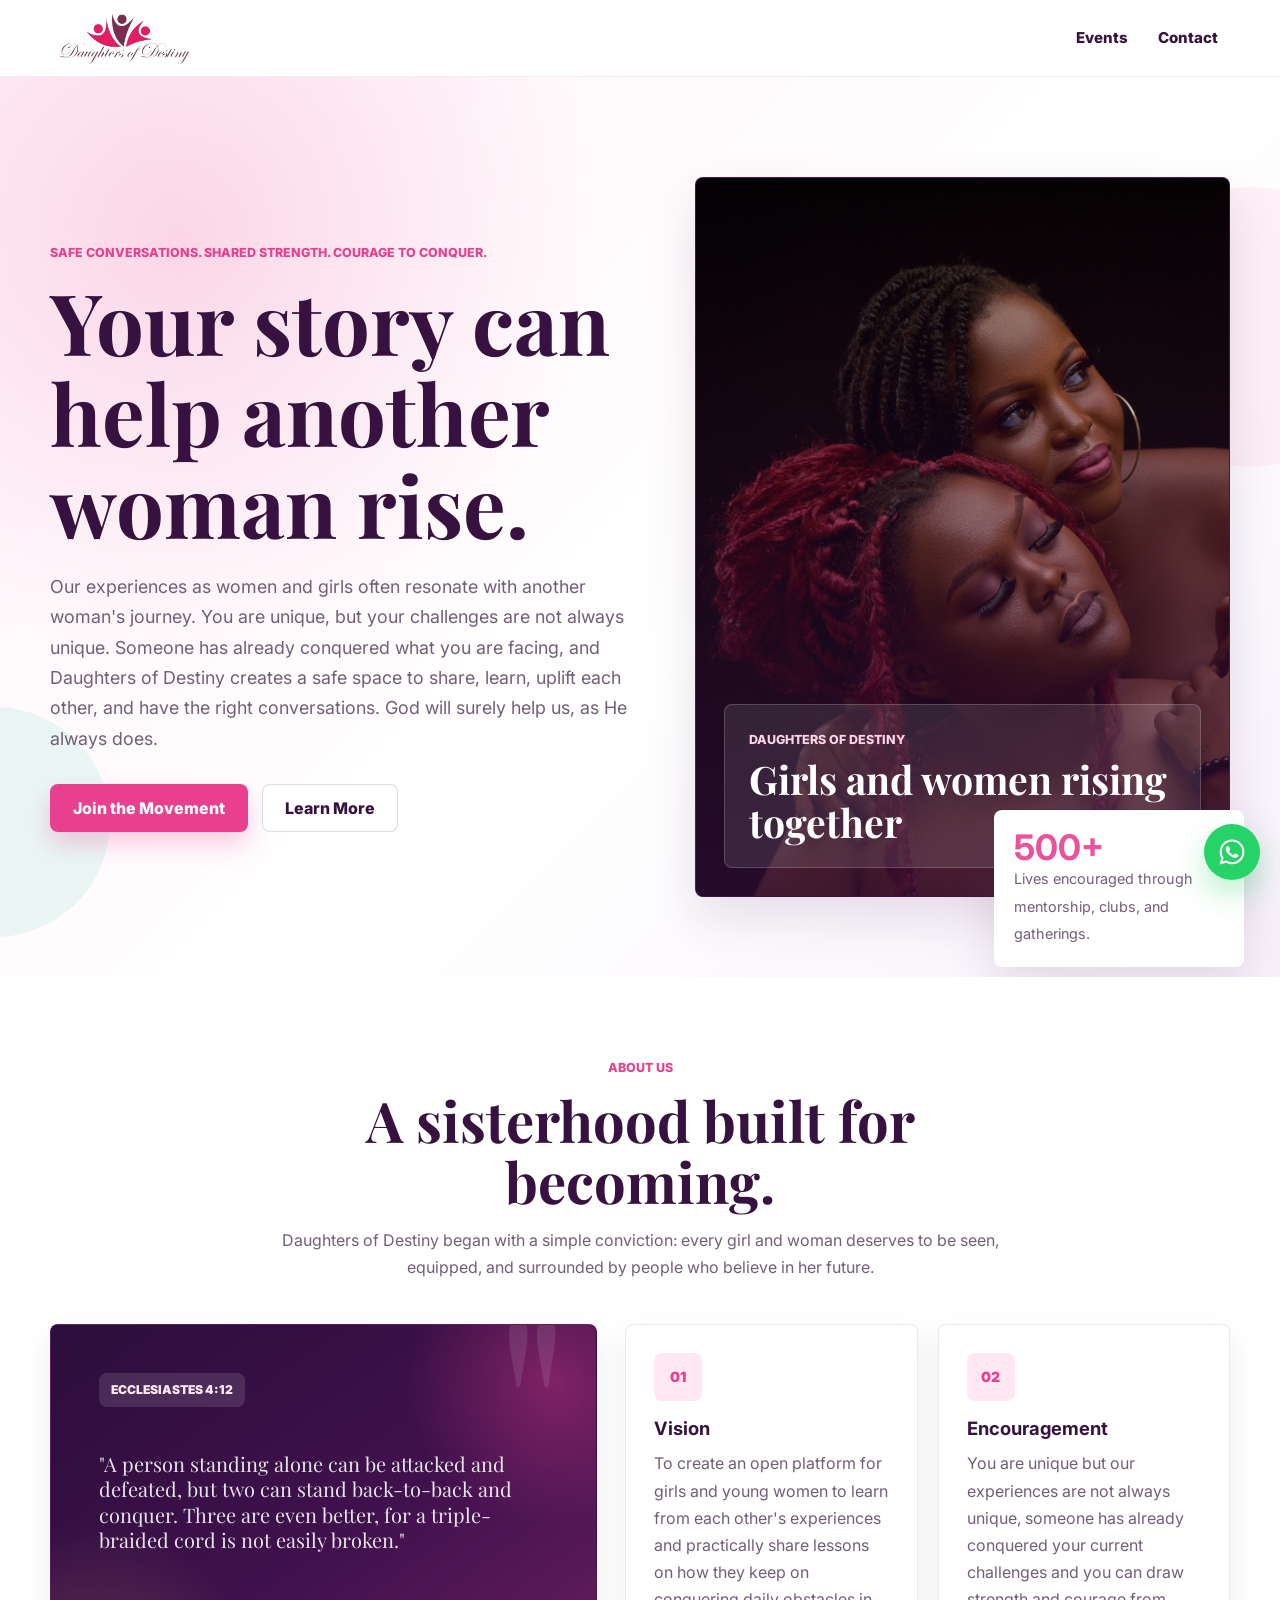
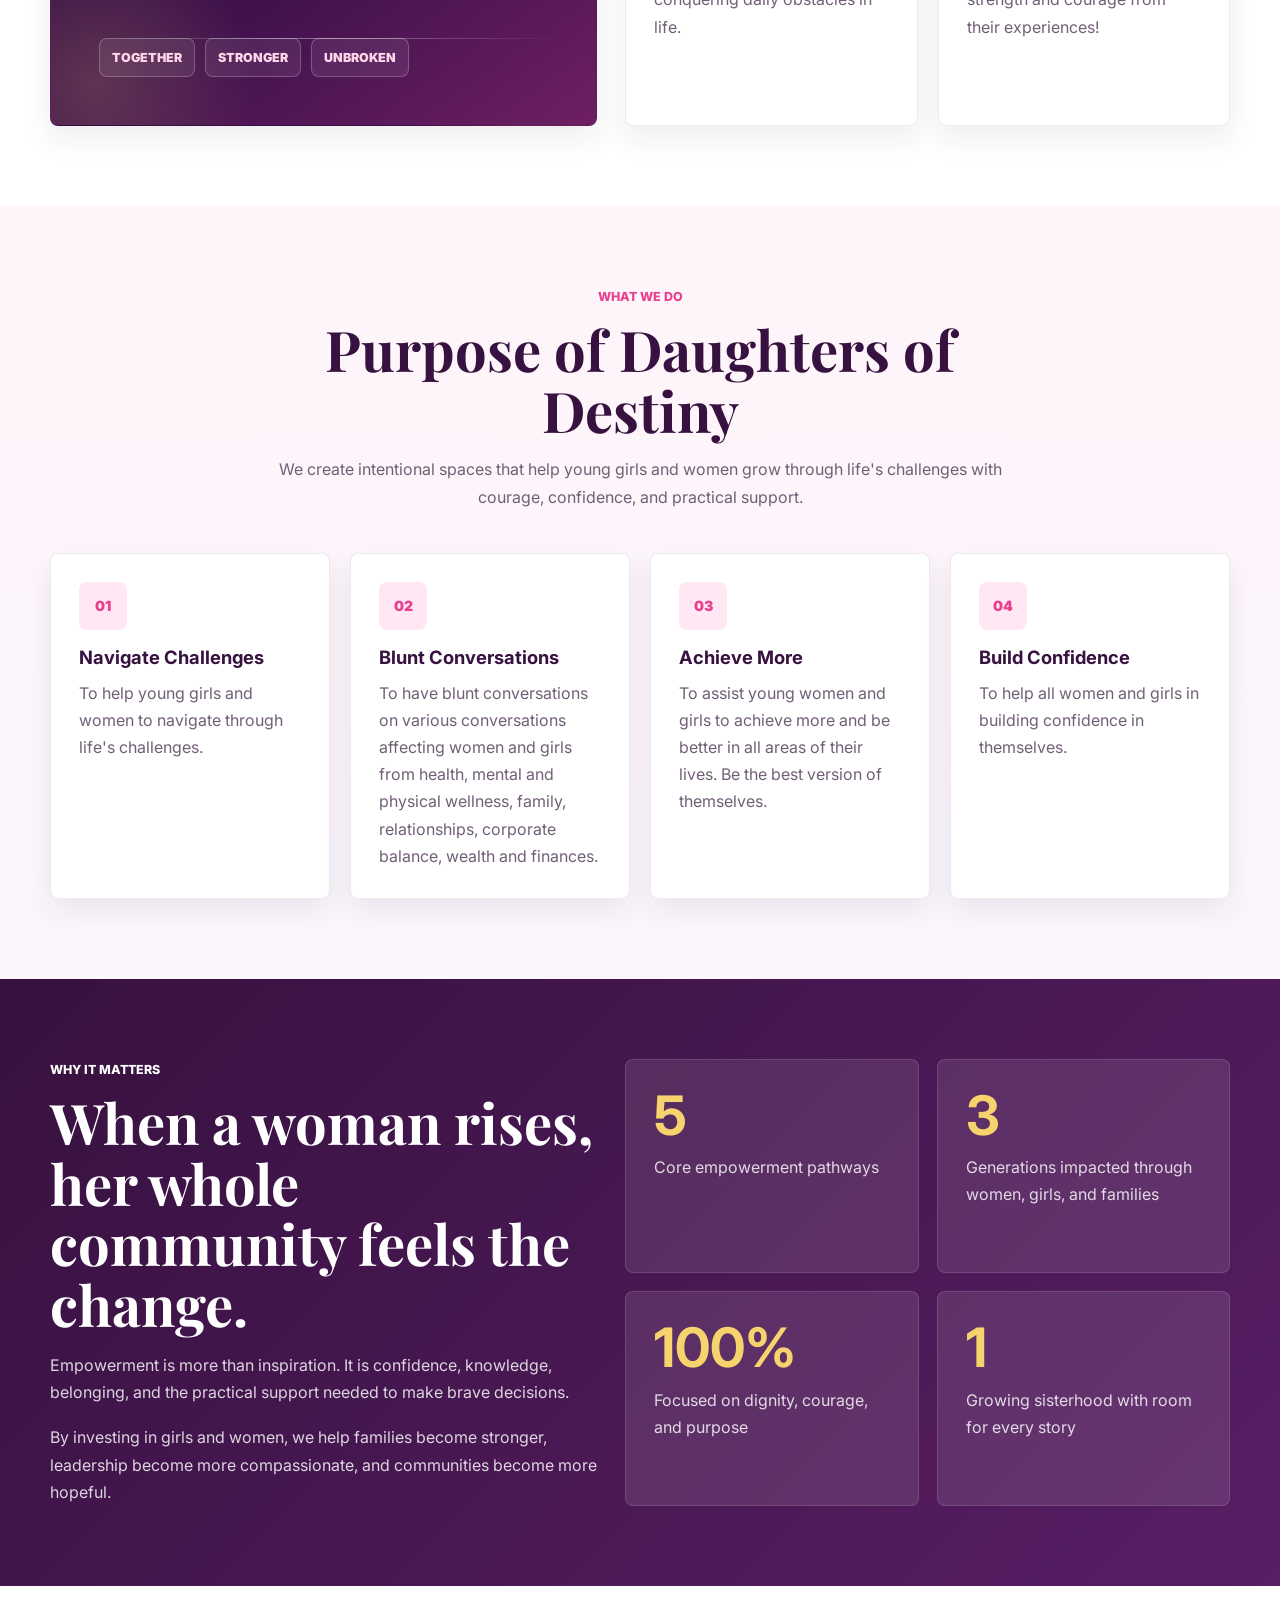
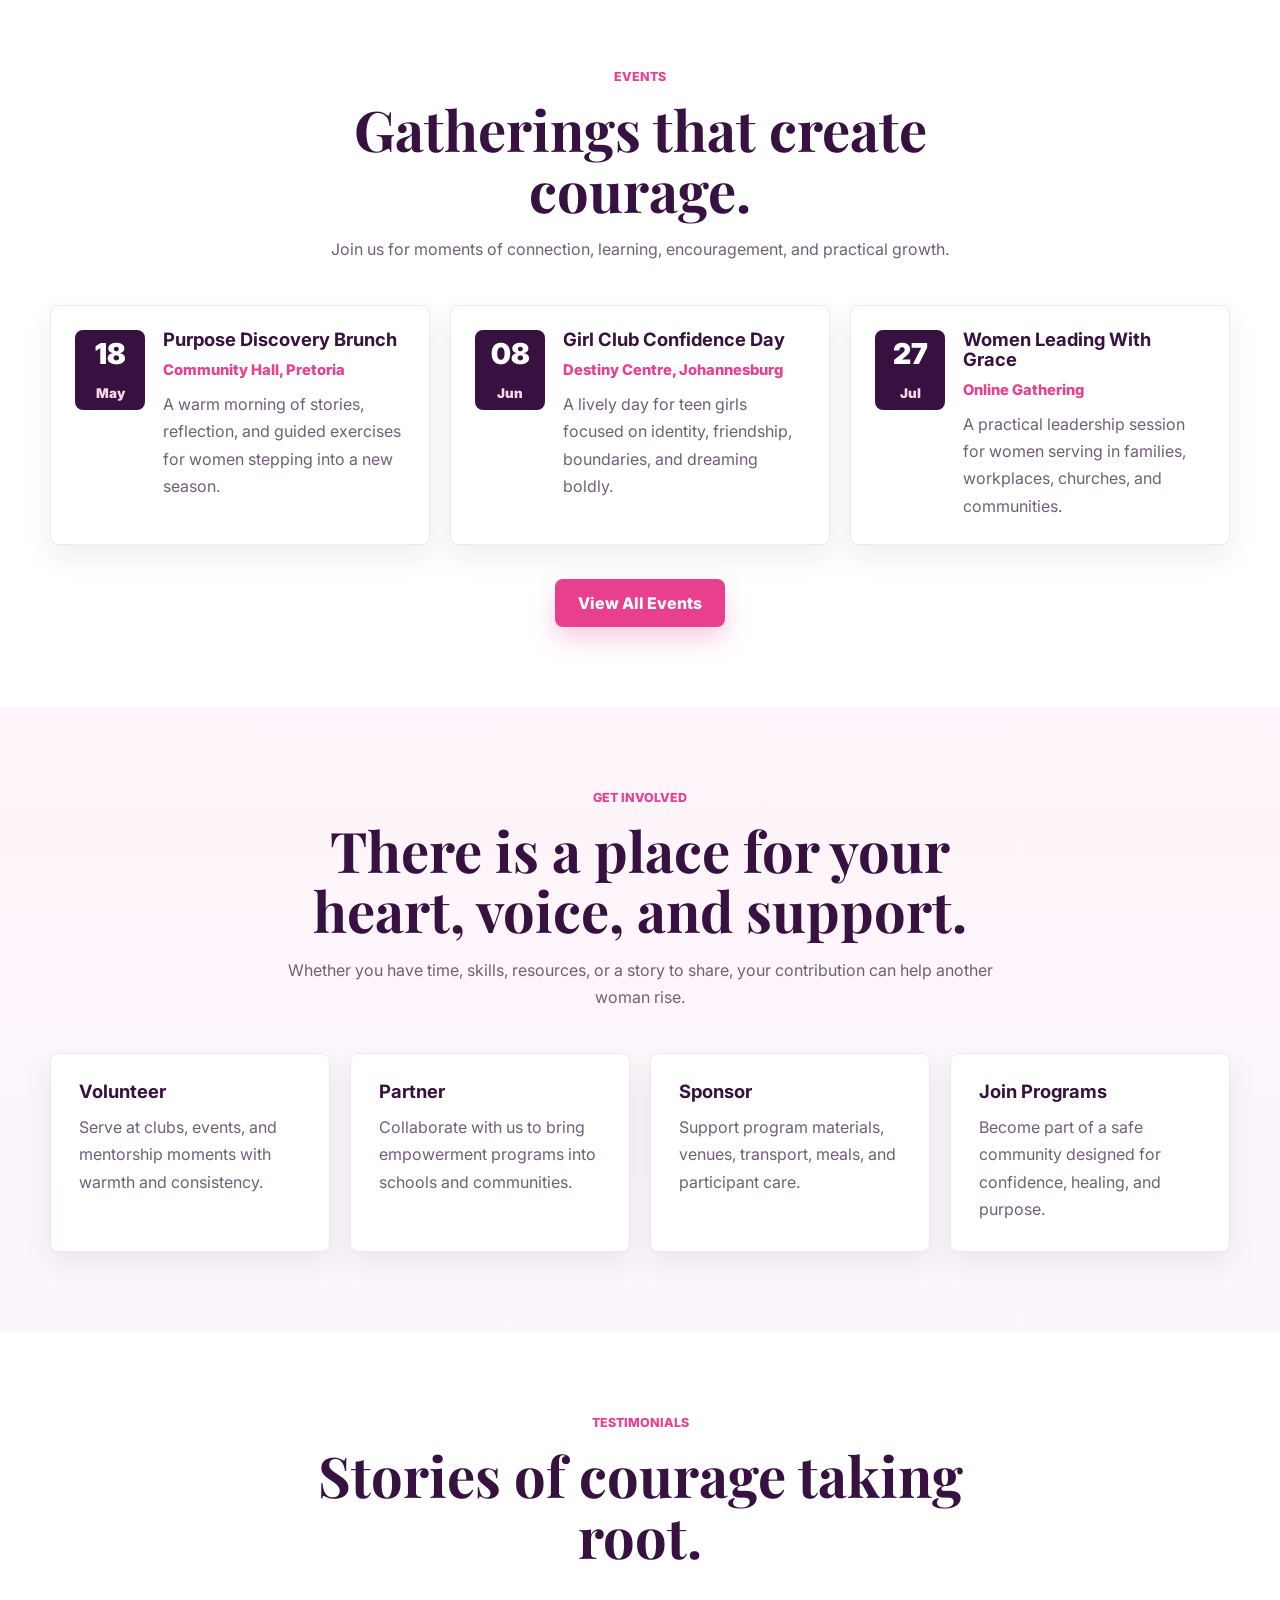
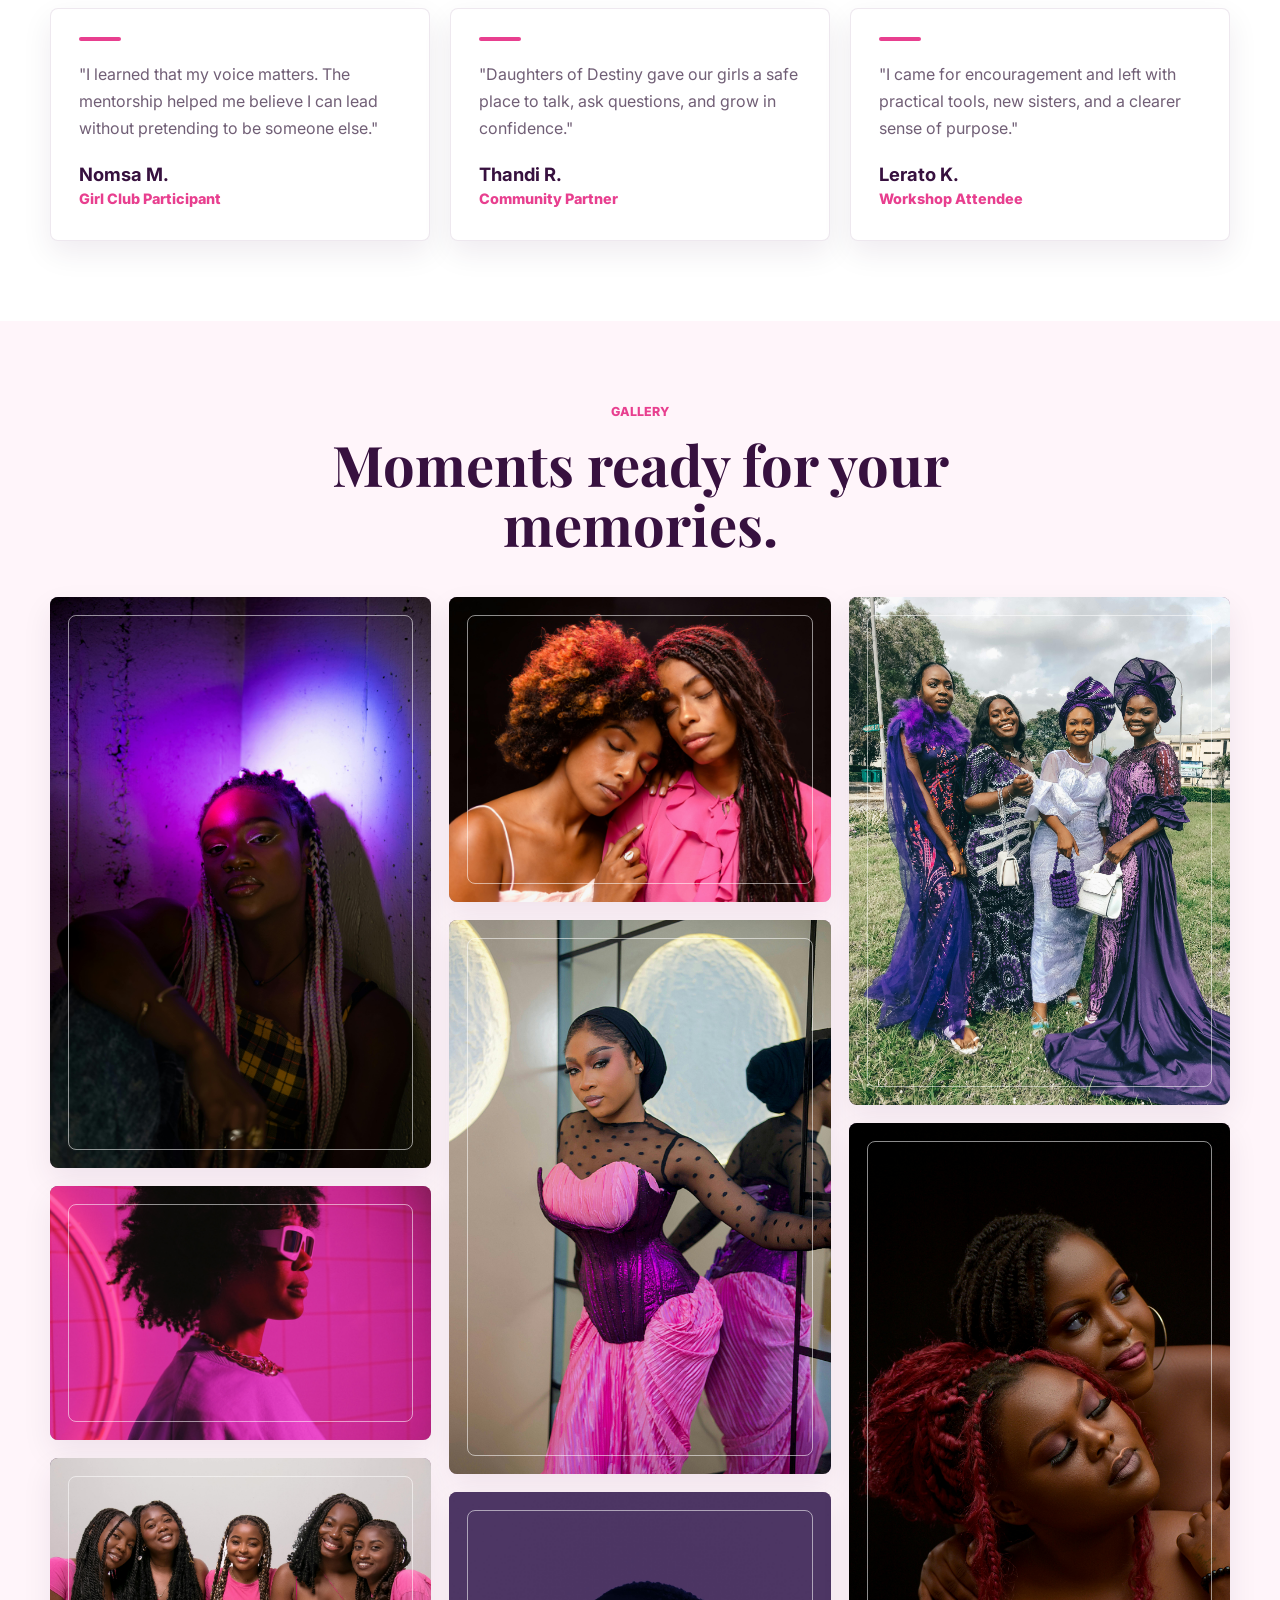
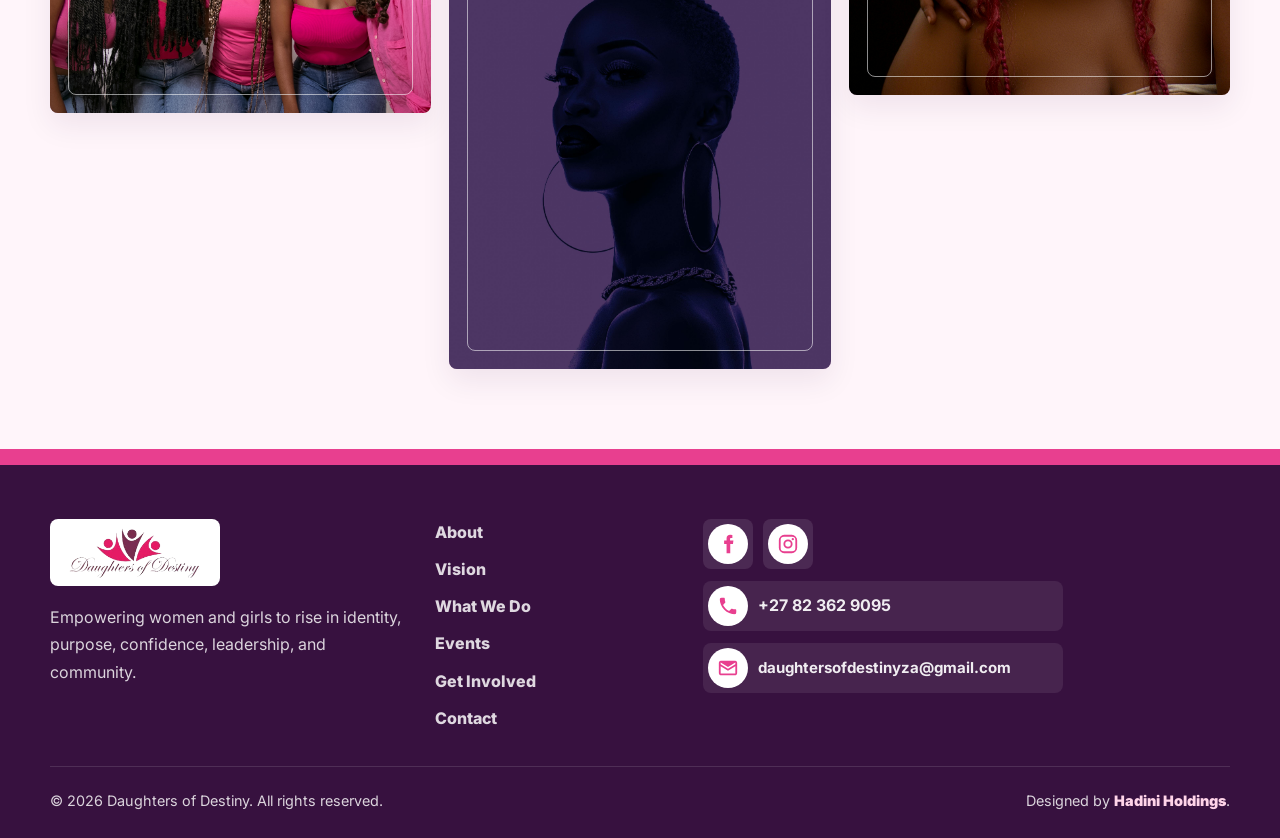
==== commit cf0270ec: "Add files via upload" ====
--- a/index.html
+++ b/index.html
@@ -23,9 +23,6 @@
         <span></span><span></span><span></span>
       </button>
       <div class="nav-links" id="navLinks">
-        <a href="#about">About</a>
-        <a href="#programs">What We Do</a>
-        <a href="#impact">Impact</a>
         <a href="events.html">Events</a>
         <a href="contact.html">Contact</a>
       </div>
@@ -38,9 +35,9 @@
       <div class="hero-bg hero-bg-two"></div>
       <div class="container hero-grid">
         <div class="hero-copy reveal">
-          <p class="eyebrow">Identity. Purpose. Leadership. Community.</p>
-          <h1 id="hero-title">Raising confident women and girls who know their worth.</h1>
-          <p class="hero-text">Daughters of Destiny creates safe, empowering spaces where women and girls discover who they are, grow in courage, and step boldly into their calling.</p>
+          <p class="eyebrow">Safe conversations. Shared strength. Courage to conquer.</p>
+          <h1 id="hero-title">Your story can help another woman rise.</h1>
+          <p class="hero-text">Our experiences as women and girls often resonate with another woman's journey. You are unique, but your challenges are not always unique. Someone has already conquered what you are facing, and Daughters of Destiny creates a safe space to share, learn, uplift each other, and have the right conversations. God will surely help us, as He always does.</p>
           <div class="hero-actions">
             <a class="btn btn-primary" href="#get-involved">Join the Movement</a>
             <a class="btn btn-secondary" href="#about">Learn More</a>
@@ -71,20 +68,24 @@
         </div>
         <div class="about-grid">
           <article class="story-panel reveal">
-            <h3>Our Story</h3>
-            <p>We walk alongside girls and women through meaningful conversations, practical training, mentorship, and community experiences that nurture confidence from the inside out.</p>
-            <p>Our work is rooted in dignity, compassion, and the belief that purpose grows stronger when it is supported by love and accountability.</p>
+            <span class="verse-kicker">Ecclesiastes 4:12</span>
+            <p>"A person standing alone can be attacked and defeated, but two can stand back-to-back and conquer. Three are even better, for a triple-braided cord is not easily broken."</p>
+            <div class="verse-card-footer" aria-hidden="true">
+              <span>Together</span>
+              <span>Stronger</span>
+              <span>Unbroken</span>
+            </div>
           </article>
           <div class="mission-grid">
             <article class="info-card reveal">
               <span class="card-icon">01</span>
-              <h3>Mission</h3>
-              <p>To empower women and girls to discover identity, develop confidence, build healthy relationships, and lead with courage.</p>
+              <h3>Vision</h3>
+              <p>To create an open platform for girls and young women to learn from each other's experiences and practically share lessons on how they keep on conquering daily obstacles in life.</p>
             </article>
             <article class="info-card reveal">
               <span class="card-icon">02</span>
-              <h3>Vision</h3>
-              <p>A generation of women and girls who rise in purpose, uplift their communities, and create a legacy of hope.</p>
+              <h3>Encouragement</h3>
+              <p>You are unique but our experiences are not always unique, someone has already conquered your current challenges and you can draw strength and courage from their experiences!</p>
             </article>
           </div>
         </div>
@@ -95,15 +96,14 @@
       <div class="container">
         <div class="section-heading reveal">
           <p class="eyebrow">What We Do</p>
-          <h2>Practical support for every stage of growth.</h2>
-          <p>Our programs combine encouragement, learning, accountability, and safe community so transformation can take root.</p>
-        </div>
-        <div class="cards-grid five-grid">
-          <article class="service-card reveal"><span class="icon-badge">GC</span><h3>Girl Clubs</h3><p>Safe circles where girls talk honestly, build friendships, and learn values that strengthen self-worth.</p></article>
-          <article class="service-card reveal"><span class="icon-badge">ME</span><h3>Mentorship</h3><p>Guided relationships with caring mentors who help participants set goals and make wise choices.</p></article>
-          <article class="service-card reveal"><span class="icon-badge">ES</span><h3>Empowerment Sessions</h3><p>Interactive gatherings focused on identity, confidence, emotional wellness, and purpose.</p></article>
-          <article class="service-card reveal"><span class="icon-badge">WS</span><h3>Workshops</h3><p>Practical learning experiences covering life skills, communication, leadership, and personal growth.</p></article>
-          <article class="service-card reveal"><span class="icon-badge">LD</span><h3>Leadership Development</h3><p>Training that helps women and girls serve, influence, and lead with integrity in their communities.</p></article>
+          <h2>Purpose of Daughters of Destiny</h2>
+          <p>We create intentional spaces that help young girls and women grow through life's challenges with courage, confidence, and practical support.</p>
+        </div>
+        <div class="cards-grid four-grid">
+          <article class="service-card reveal"><span class="icon-badge">01</span><h3>Navigate Challenges</h3><p>To help young girls and women to navigate through life's challenges.</p></article>
+          <article class="service-card reveal"><span class="icon-badge">02</span><h3>Blunt Conversations</h3><p>To have blunt conversations on various conversations affecting women and girls from health, mental and physical wellness, family, relationships, corporate balance, wealth and finances.</p></article>
+          <article class="service-card reveal"><span class="icon-badge">03</span><h3>Achieve More</h3><p>To assist young women and girls to achieve more and be better in all areas of their lives. Be the best version of themselves.</p></article>
+          <article class="service-card reveal"><span class="icon-badge">04</span><h3>Build Confidence</h3><p>To help all women and girls in building confidence in themselves.</p></article>
         </div>
       </div>
     </section>
@@ -217,23 +217,50 @@
       </div>
       <div class="footer-links">
         <a href="#about">About</a>
+        <a href="#vision">Vision</a>
         <a href="#programs">What We Do</a>
         <a href="events.html">Events</a>
         <a href="#get-involved">Get Involved</a>
         <a href="contact.html">Contact</a>
       </div>
       <div class="footer-social">
-        <a href="https://www.facebook.com/share/18Ljw2z2Tz/?mibextid=wwXIfr" target="_blank" rel="noopener noreferrer" aria-label="Facebook">
+        <div class="footer-social-row" aria-label="Social media">
+          <a class="icon-only" href="https://www.facebook.com/share/1CgmjnBc8n/?mibextid=wwXIfr" target="_blank" rel="noopener noreferrer" aria-label="Facebook">
+            <svg viewBox="0 0 24 24" aria-hidden="true" focusable="false">
+              <path d="M14.25 8.25V6.7c0-.74.18-1.2 1.18-1.2h1.34V2.2A18.3 18.3 0 0 0 14.4 2c-2.35 0-3.96 1.43-3.96 4.06v2.19H7.78v3.68h2.66V22h4.02V11.93h2.98l.45-3.68h-3.64Z"></path>
+            </svg>
+          </a>
+          <a class="icon-only" href="https://www.instagram.com/daughtersofdestiny2020?igsh=eDkwMXY3c2tocGdi" target="_blank" rel="noopener noreferrer" aria-label="Instagram">
+            <svg viewBox="0 0 24 24" aria-hidden="true" focusable="false">
+              <path d="M7.8 2h8.4A5.8 5.8 0 0 1 22 7.8v8.4a5.8 5.8 0 0 1-5.8 5.8H7.8A5.8 5.8 0 0 1 2 16.2V7.8A5.8 5.8 0 0 1 7.8 2Zm-.2 2A3.6 3.6 0 0 0 4 7.6v8.8A3.6 3.6 0 0 0 7.6 20h8.8a3.6 3.6 0 0 0 3.6-3.6V7.6A3.6 3.6 0 0 0 16.4 4H7.6Zm9.65 1.5a1.25 1.25 0 1 1 0 2.5 1.25 1.25 0 0 1 0-2.5ZM12 7a5 5 0 1 1 0 10 5 5 0 0 1 0-10Zm0 2a3 3 0 1 0 0 6 3 3 0 0 0 0-6Z"></path>
+            </svg>
+          </a>
+        </div>
+        <a href="tel:+27823622095">
           <svg viewBox="0 0 24 24" aria-hidden="true" focusable="false">
-            <path d="M14.25 8.25V6.7c0-.74.18-1.2 1.18-1.2h1.34V2.2A18.3 18.3 0 0 0 14.4 2c-2.35 0-3.96 1.43-3.96 4.06v2.19H7.78v3.68h2.66V22h4.02V11.93h2.98l.45-3.68h-3.64Z"></path>
+            <path d="M6.62 10.79c1.44 2.83 3.76 5.15 6.59 6.59l2.2-2.2c.28-.28.68-.37 1.04-.25 1.15.38 2.39.59 3.55.59.55 0 1 .45 1 1V20c0 .55-.45 1-1 1C10.61 21 3 13.39 3 4c0-.55.45-1 1-1h3.49c.55 0 1 .45 1 1 0 1.16.2 2.4.59 3.55.11.36.03.76-.26 1.04l-2.2 2.2Z"></path>
           </svg>
+          <span>+27 82 362 9095</span>
+        </a>
+        <a href="mailto:daughtersofdestinyza@gmail.com">
+          <svg viewBox="0 0 24 24" aria-hidden="true" focusable="false">
+            <path d="M4 4h16c1.1 0 2 .9 2 2v12c0 1.1-.9 2-2 2H4c-1.1 0-2-.9-2-2V6c0-1.1.9-2 2-2Zm8 8.7L20 7.8V6l-8 4.9L4 6v1.8l8 4.9Zm0 2.3L4 10.1V18h16v-7.9L12 15Z"></path>
+          </svg>
+          <span>daughtersofdestinyza@gmail.com</span>
         </a>
       </div>
     </div>
     <div class="container copyright">
       <p>&copy; <span id="year"></span> Daughters of Destiny. All rights reserved.</p>
+      <p>Designed by <a href="https://hadiniholdings.co.za" target="_blank" rel="noopener noreferrer">Hadini Holdings</a>.</p>
     </div>
   </footer>
+
+  <a class="whatsapp-float" href="https://wa.me/27823622095" target="_blank" rel="noopener noreferrer" aria-label="Chat with us on WhatsApp">
+    <svg viewBox="0 0 24 24" aria-hidden="true" focusable="false">
+      <path d="M12.04 2C6.58 2 2.14 6.43 2.14 11.9c0 1.74.46 3.44 1.32 4.94L2 22l5.29-1.39a9.86 9.86 0 0 0 4.75 1.21h.01c5.46 0 9.9-4.43 9.9-9.9C21.95 6.44 17.51 2 12.04 2Zm0 18.12h-.01a8.2 8.2 0 0 1-4.18-1.14l-.3-.18-3.14.82.84-3.06-.2-.31a8.2 8.2 0 0 1-1.25-4.35c0-4.54 3.7-8.23 8.25-8.23 2.2 0 4.27.86 5.82 2.42a8.18 8.18 0 0 1 2.41 5.83c0 4.54-3.7 8.2-8.24 8.2Zm4.52-6.14c-.25-.12-1.46-.72-1.68-.8-.23-.08-.39-.12-.56.12-.16.25-.64.8-.78.96-.14.17-.29.19-.54.06-.25-.12-1.05-.39-2-1.23a7.47 7.47 0 0 1-1.38-1.72c-.14-.25-.01-.38.11-.5.11-.11.25-.29.37-.43.12-.14.16-.25.25-.41.08-.17.04-.31-.02-.44-.06-.12-.56-1.34-.76-1.84-.2-.48-.41-.42-.56-.43h-.48c-.17 0-.44.06-.66.31-.23.25-.87.85-.87 2.07 0 1.21.89 2.39 1.01 2.55.12.17 1.75 2.68 4.25 3.75.59.26 1.05.41 1.41.52.59.19 1.13.16 1.56.1.48-.07 1.46-.6 1.67-1.17.2-.58.2-1.07.14-1.17-.06-.1-.23-.16-.48-.28Z"></path>
+    </svg>
+  </a>
 
   <script src="script.js"></script>
 </body>
--- a/style.css
+++ b/style.css
@@ -448,8 +448,18 @@
 }
 
 .story-panel {
-  padding: 34px;
-  background: var(--purple);
+  position: relative;
+  min-height: 100%;
+  display: flex;
+  flex-direction: column;
+  justify-content: space-between;
+  overflow: hidden;
+  padding: clamp(30px, 5vw, 48px);
+  background:
+    radial-gradient(circle at 92% 14%, rgba(232, 63, 143, 0.38), transparent 24%),
+    radial-gradient(circle at 8% 90%, rgba(246, 211, 109, 0.18), transparent 26%),
+    linear-gradient(145deg, #2c0d3b 0%, #40114d 54%, #6d1f62 100%);
+  isolation: isolate;
 }
 
 .story-panel h3,
@@ -457,15 +467,168 @@
   color: var(--white);
 }
 
+.story-panel::before {
+  content: "\"";
+  position: absolute;
+  top: -52px;
+  right: 26px;
+  z-index: -1;
+  color: rgba(255, 255, 255, 0.1);
+  font-family: "Playfair Display", Georgia, serif;
+  font-size: clamp(9rem, 20vw, 16rem);
+  line-height: 1;
+}
+
+.story-panel::after {
+  content: "";
+  position: absolute;
+  inset: auto 34px 86px 34px;
+  height: 1px;
+  background: linear-gradient(90deg, transparent, rgba(255, 255, 255, 0.4), transparent);
+}
+
+.verse-kicker {
+  width: fit-content;
+  margin-bottom: 18px;
+  padding: 7px 12px;
+  border-radius: var(--radius);
+  color: #ffe8f3;
+  background: rgba(255, 255, 255, 0.12);
+  font-size: 0.76rem;
+  font-weight: 900;
+  letter-spacing: 0;
+  text-transform: uppercase;
+}
+
+.story-panel h3 {
+  max-width: 420px;
+  font-size: 10px;
+}
+
 .story-panel p {
-  margin-top: 16px;
-  opacity: 0.86;
+  max-width: 620px;
+  margin-top: 26px;
+  color: rgba(255, 255, 255, 0.88);
+  font-family: "Playfair Display", Georgia, serif;
+  font-size: 20PX;
+  line-height: 1.26;
+}
+
+.verse-card-footer {
+  display: flex;
+  flex-wrap: wrap;
+  gap: 10px;
+  margin-top: clamp(42px, 8vw, 86px);
+}
+
+.verse-card-footer span {
+  padding: 8px 12px;
+  border: 1px solid rgba(255, 255, 255, 0.22);
+  border-radius: var(--radius);
+  color: #ffd4e9;
+  background: rgba(255, 255, 255, 0.08);
+  font-size: 0.78rem;
+  font-weight: 900;
+  text-transform: uppercase;
 }
 
 .mission-grid {
   display: grid;
   grid-template-columns: 1fr 1fr;
   gap: 20px;
+}
+
+/* Vision */
+.vision-section {
+  background: var(--white);
+}
+
+.vision-panel {
+  max-width: 760px;
+  margin: 0 auto;
+  text-align: center;
+}
+
+.vision-logo {
+  width: min(100%, 520px);
+  height: auto;
+  margin: 0 auto 34px;
+  display: block;
+}
+
+.vision-panel blockquote {
+  margin: 0 auto;
+  max-width: 620px;
+  color: #8a285c;
+  font-size: clamp(1.1rem, 3vw, 1.45rem);
+  font-weight: 500;
+  line-height: 1.35;
+}
+
+.scripture {
+  margin-top: 26px;
+  color: var(--pink);
+  font-size: clamp(1.55rem, 5vw, 2.35rem);
+  font-weight: 500;
+  letter-spacing: 0.08em;
+}
+
+.vision-panel h2 {
+  margin-top: 30px;
+  color: var(--pink);
+  font-family: "Inter", Arial, sans-serif;
+  font-size: clamp(2rem, 6vw, 3rem);
+  font-weight: 500;
+}
+
+.vision-copy,
+.vision-note {
+  max-width: 680px;
+  margin: 12px auto 0;
+  color: #2f2933;
+  font-size: clamp(1.08rem, 3vw, 1.55rem);
+  line-height: 1.32;
+}
+
+.vision-divider {
+  display: flex;
+  align-items: center;
+  justify-content: center;
+  width: min(100%, 420px);
+  margin: 34px auto;
+  color: #8a285c;
+}
+
+.vision-divider::before,
+.vision-divider::after {
+  content: "";
+  flex: 1;
+  height: 2px;
+  background: currentColor;
+}
+
+.vision-divider span {
+  position: relative;
+  width: 36px;
+  height: 36px;
+  margin: 0 8px;
+}
+
+.vision-divider span::before,
+.vision-divider span::after {
+  content: "";
+  position: absolute;
+  inset: 8px 15px;
+  border-radius: 999px;
+  background: currentColor;
+}
+
+.vision-divider span::after {
+  transform: rotate(90deg);
+}
+
+.vision-note {
+  max-width: 650px;
 }
 
 .info-card,
@@ -901,14 +1064,17 @@
   margin: 6px 0;
 }
 
-.social-links,
-.footer-social {
+.contact-details a {
+  color: var(--purple);
+  font-weight: 800;
+}
+
+.social-links {
   display: flex;
   gap: 10px;
 }
 
-.social-links a,
-.footer-social a {
+.social-links a {
   display: grid;
   width: 42px;
   height: 42px;
@@ -917,8 +1083,7 @@
   font-weight: 900;
 }
 
-.social-links svg,
-.footer-social svg {
+.social-links svg {
   width: 22px;
   height: 22px;
   fill: currentColor;
@@ -1001,13 +1166,14 @@
 /* Footer */
 .site-footer {
   padding: 54px 0 24px;
+  border-top: 16px solid var(--pink);
   color: rgba(255, 255, 255, 0.82);
   background: var(--purple);
 }
 
 .footer-grid {
   display: grid;
-  grid-template-columns: 1.2fr 1fr auto;
+  grid-template-columns: 0.9fr 0.6fr minmax(460px, 1.35fr);
   gap: 34px;
   align-items: start;
 }
@@ -1049,18 +1215,117 @@
 
 .footer-social a:hover {
   background: var(--pink);
+}
+
+.footer-social {
+  display: grid;
+  gap: 12px;
+  justify-items: start;
+}
+
+.footer-social a {
+  width: min(100%, 360px);
+  min-height: 50px;
+  display: inline-flex;
+  align-items: center;
+  gap: 10px;
+  padding: 5px 14px 5px 5px;
+  border-radius: var(--radius);
+  color: rgba(255, 255, 255, 0.92);
+  background: rgba(255, 255, 255, 0.08);
+  font-weight: 700;
+}
+
+.footer-social-row {
+  display: flex;
+  gap: 10px;
+}
+
+.footer-social a.icon-only {
+  width: 50px;
+  min-width: 50px;
+  justify-content: center;
+  padding: 5px;
+  background: rgba(255, 255, 255, 0.1);
+}
+
+.footer-social svg {
+  flex: 0 0 auto;
+  width: 40px;
+  height: 40px;
+  padding: 9px;
+  border-radius: 999px;
+  color: var(--pink);
+  fill: currentColor;
+  background: var(--white);
+}
+
+.footer-social span {
+  white-space: nowrap;
+}
+
+.footer-social a[href^="mailto:"] span {
+  font-size: 0.94rem;
 }
 
 .copyright {
   margin-top: 34px;
   padding-top: 22px;
   border-top: 1px solid rgba(255, 255, 255, 0.12);
+  display: flex;
+  align-items: center;
+  justify-content: space-between;
+  gap: 16px;
 }
 
 .copyright p {
   max-width: none;
   margin: 0;
   font-size: 0.9rem;
+}
+
+.copyright p + p {
+  margin-top: 0;
+  text-align: right;
+}
+
+.copyright a {
+  color: #ffd4e9;
+  font-weight: 900;
+}
+
+.copyright a:hover {
+  color: var(--white);
+}
+
+/* WhatsApp */
+.whatsapp-float {
+  position: fixed;
+  right: 20px;
+  bottom: 20px;
+  z-index: 80;
+  display: grid;
+  width: 56px;
+  height: 56px;
+  place-items: center;
+  border-radius: 999px;
+  color: var(--white);
+  background: #25d366;
+  box-shadow: 0 14px 30px rgba(37, 211, 102, 0.32);
+  transition: transform 180ms ease, box-shadow 180ms ease, background 180ms ease;
+}
+
+.whatsapp-float:hover,
+.whatsapp-float:focus-visible {
+  background: #1fbd5a;
+  box-shadow: 0 18px 36px rgba(37, 211, 102, 0.4);
+  transform: translateY(-2px);
+}
+
+.whatsapp-float svg {
+  width: 30px;
+  height: 30px;
+  fill: currentColor;
 }
 
 /* Reveal Animations */
@@ -1101,6 +1366,10 @@
 
   .image-placeholder {
     min-height: 470px;
+  }
+
+  .story-panel {
+    min-height: 430px;
   }
 }
 
@@ -1167,6 +1436,50 @@
   .footer-grid {
     grid-template-columns: 1fr;
   }
+
+  .story-panel::after {
+    bottom: 92px;
+  }
+
+  .footer-social a.icon-only {
+    width: 50px;
+  }
+
+  .footer-social span {
+    white-space: nowrap;
+  }
+
+  .whatsapp-float {
+    right: 14px;
+    bottom: 14px;
+    width: 50px;
+    height: 50px;
+  }
+
+  .whatsapp-float svg {
+    width: 27px;
+    height: 27px;
+  }
+}
+
+@media (max-width: 620px) {
+  .footer-social,
+  .footer-social a:not(.icon-only) {
+    width: 100%;
+  }
+
+  .footer-social span {
+    white-space: normal;
+  }
+
+  .copyright {
+    align-items: flex-start;
+    flex-direction: column;
+  }
+
+  .copyright p + p {
+    text-align: left;
+  }
 }
 
 @media (max-width: 520px) {
